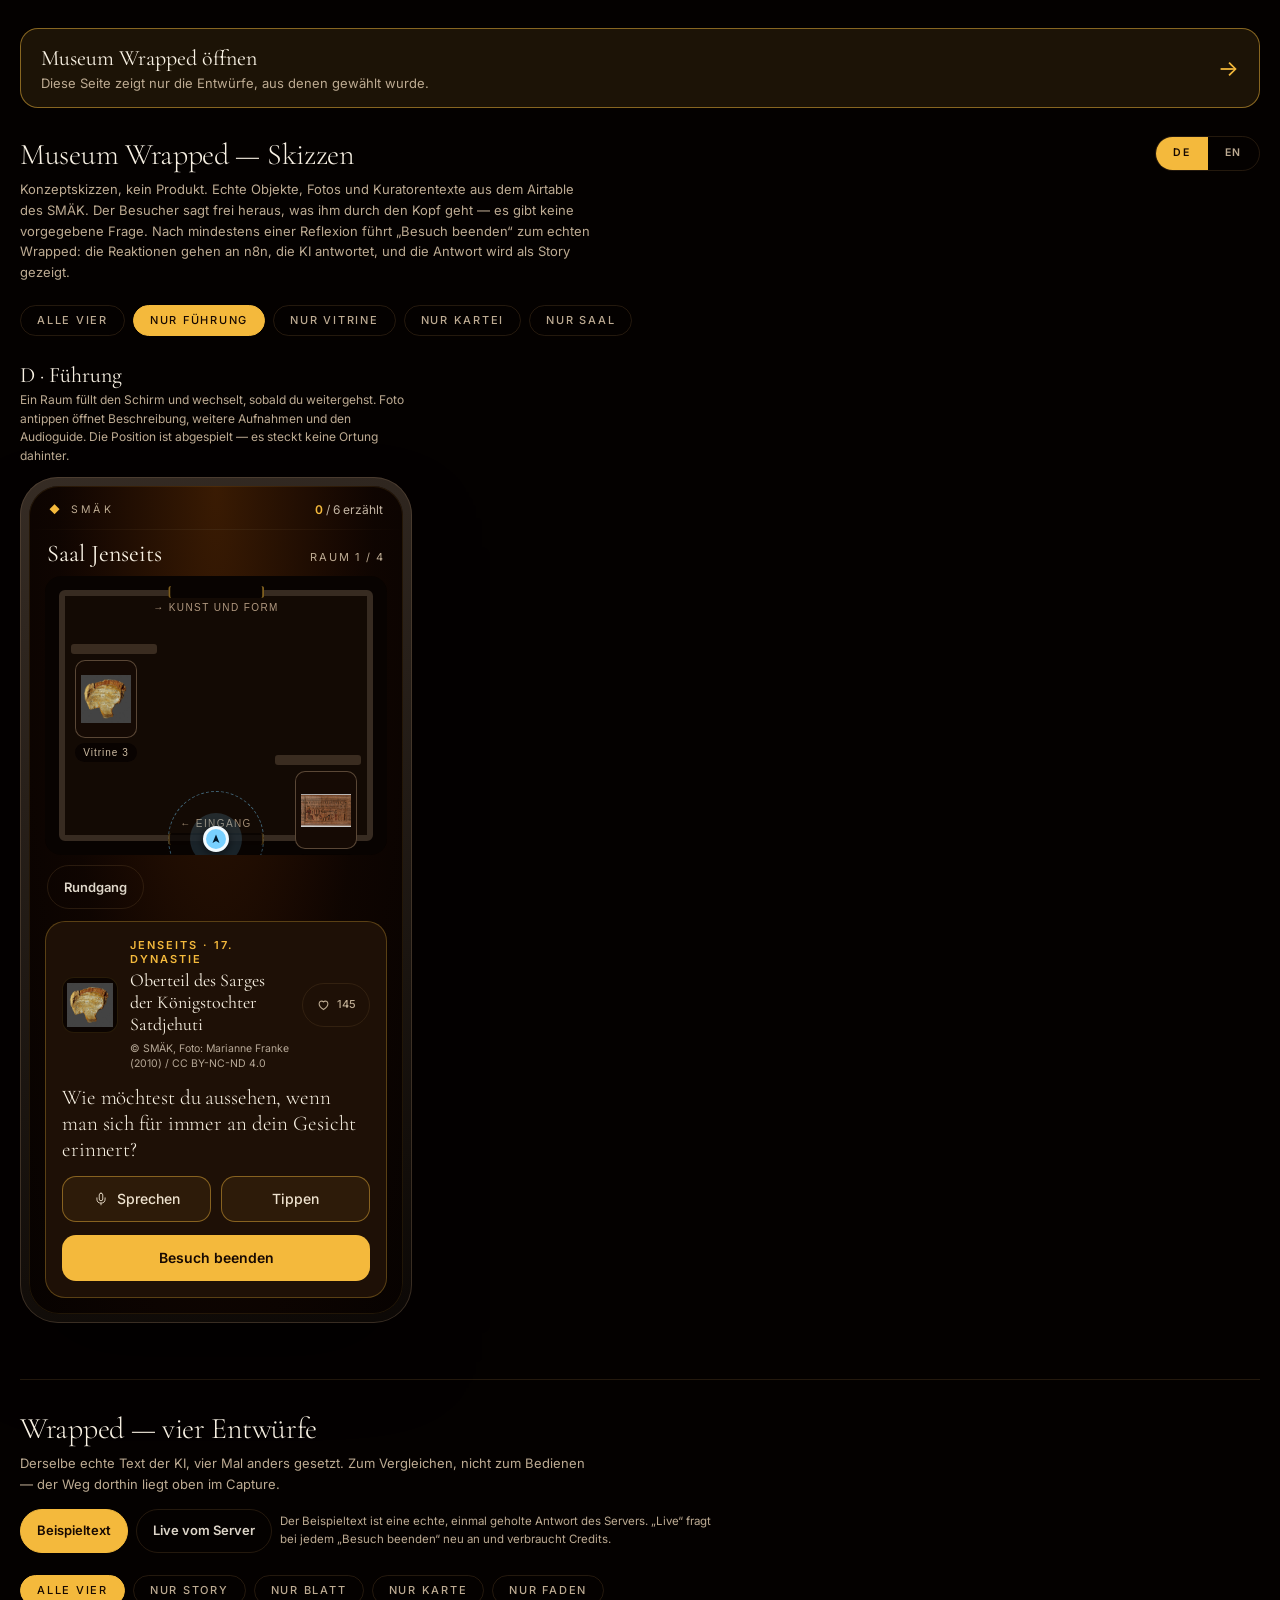
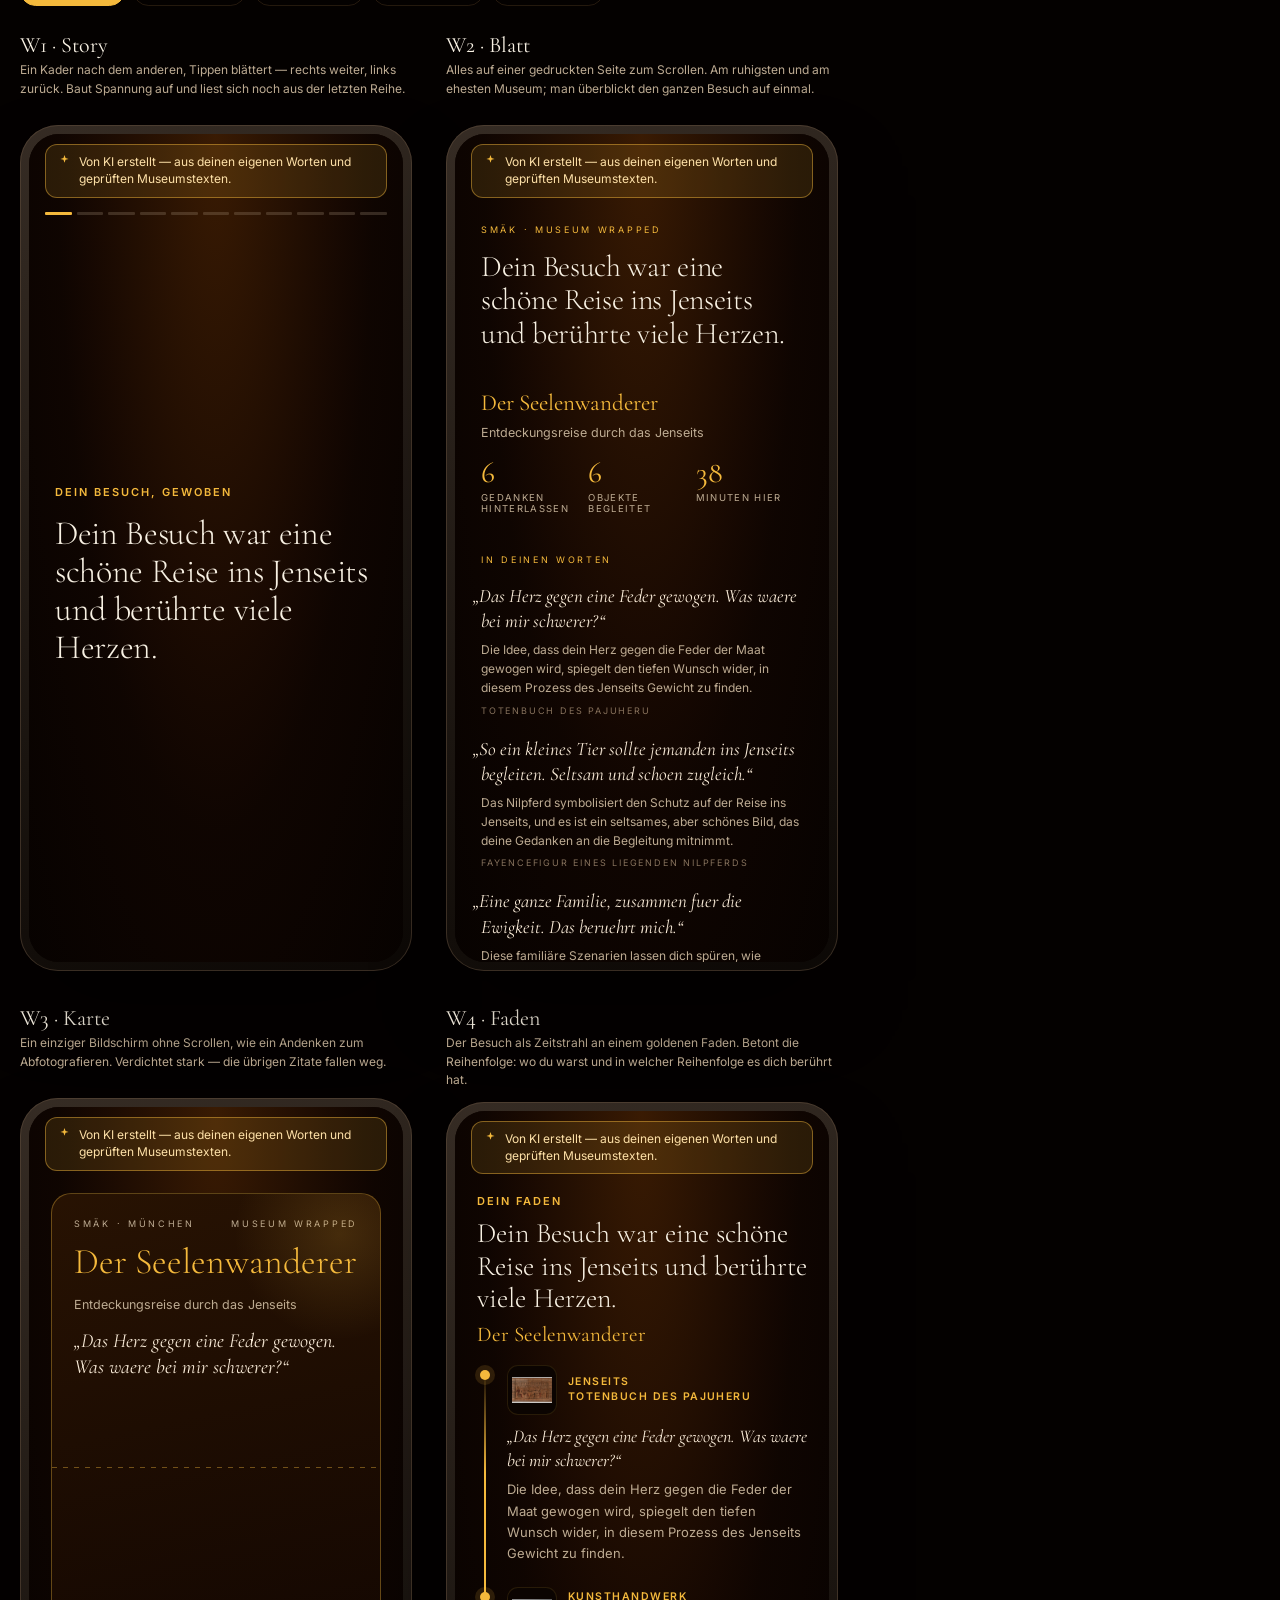
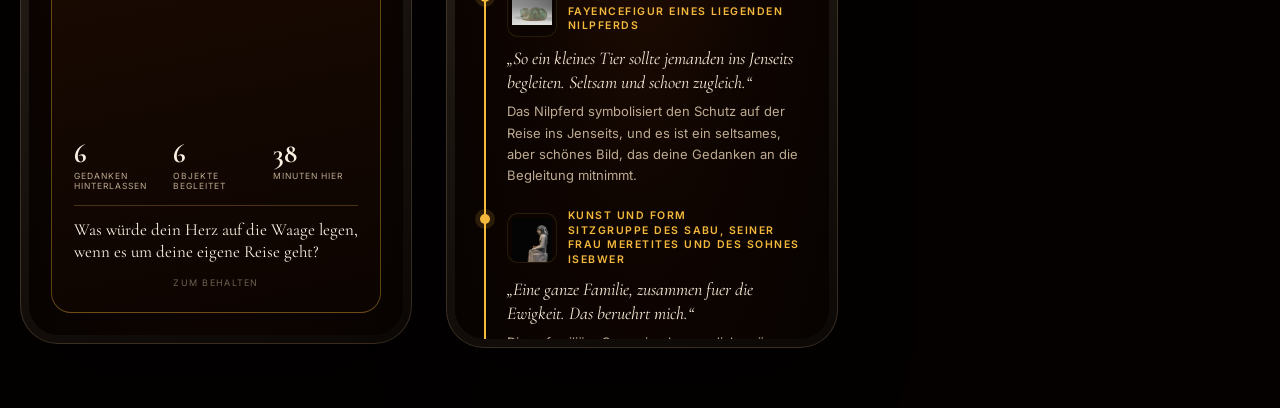
==== index.html @ 14db82d3 "Den Besuch mitnehmen: QR-Code, Mail, und ein Blatt zum Behalten Der Rückblick lässt sich jetzt mitne" ====
<!doctype html>
<html lang="de">
<head>
<meta charset="utf-8" />
<meta name="viewport" content="width=device-width, initial-scale=1" />
<title>Museum Wrapped — Capture</title>
<link rel="preconnect" href="https://fonts.googleapis.com" />
<link rel="preconnect" href="https://fonts.gstatic.com" crossorigin />
<link href="https://fonts.googleapis.com/css2?family=Cormorant+Garamond:ital,wght@0,300;0,400;0,500;0,600;1,300;1,400&family=Inter:wght@400;500;600&display=swap" rel="stylesheet" />
<link rel="stylesheet" href="assets/museum.css?v=3h3" />
</head>
<body>
<div class="lab">
  <a class="tolive" href="app.html">
    <span class="tolivetext"><b>Museum Wrapped öffnen</b>
      <em>Diese Seite zeigt nur die Entwürfe, aus denen gewählt wurde.</em></span>
    <span class="tolivearrow">→</span>
  </a>
  <div class="labtop">
    <div><h1 id="labTitle"></h1><p id="labIntro"></p></div>
    <div class="langsw" id="langsw">
      <button data-lang="de" aria-pressed="true">DE</button>
      <button data-lang="en" aria-pressed="false">EN</button>
    </div>
  </div>
  <div class="tabs" id="tabs"></div>
  <div class="rack" id="rack"></div>

  <section class="wrapsec">
    <h1 id="wsecTitle"></h1>
    <p id="wsecIntro"></p>
    <div class="srcsw" id="srcsw">
      <button class="chip on" data-src="sample"></button>
      <button class="chip" data-src="live"></button>
      <span class="srcnote" id="srcNote"></span>
    </div>
    <div class="tabs" id="wtabs"></div>
    <div class="rack" id="wrack"></div>
  </section>
</div>

<script src="assets/qr.js?v=3h3"></script>
<script src="assets/museum.js?v=3h3"></script>
</body>
</html>
---- assets/museum.css ----
:root{
    --fg:oklch(0.96 0.02 85);
    --muted:oklch(0.75 0.04 75);
    --gold:oklch(0.82 0.15 82);
    --gold-soft:oklch(0.86 0.13 84);
    --line:oklch(0.35 0.05 65 / 45%);
    --panel:oklch(0.19 0.03 57);
    --panel-2:oklch(0.22 0.03 57);
    --plan-bg:oklch(0.105 0.018 55);
    --plan-floor:oklch(0.155 0.022 57);
    --plan-wall:oklch(0.30 0.025 60);
    --you:oklch(0.82 0.11 235);
    --you-ring:oklch(0.98 0.01 235);
    --rec:oklch(0.62 0.21 35);
    --rec-icon:oklch(0.82 0.16 40);
    --like:oklch(0.80 0.16 25);
    --display:"Cormorant Garamond",Georgia,serif;
    --body:"Inter",system-ui,sans-serif;
    --night:radial-gradient(ellipse at top,oklch(0.26 0.06 55) 0%,oklch(0.13 0.025 55) 60%,oklch(0.10 0.02 55) 100%);
  }
  *{box-sizing:border-box;margin:0;padding:0}
  body{background:oklch(0.08 0.015 55);color:var(--fg);font-family:var(--body);min-height:100vh;padding:28px 20px 60px}

  /* ---------- Werkbank ---------- */
  .lab{max-width:1420px;margin:0 auto}
  .labtop{display:flex;align-items:flex-start;gap:20px;flex-wrap:wrap}
  .lab h1{font-family:var(--display);font-weight:300;font-size:30px;letter-spacing:-0.01em}
  .lab p{color:var(--muted);font-size:13px;margin-top:6px;max-width:72ch;line-height:1.6}
  .langsw{margin-left:auto;display:flex;border:1px solid var(--line);border-radius:999px;overflow:hidden;flex:0 0 auto}
  .langsw button{font:600 10.5px/1 var(--body);letter-spacing:.16em;color:var(--muted);background:transparent;
    border:none;padding:11px 17px;cursor:pointer;transition:.18s}
  .langsw button:hover{color:var(--fg)}
  .langsw button[aria-pressed="true"]{background:var(--gold);color:oklch(0.16 0.03 55)}
  .tabs{display:flex;gap:8px;margin:22px 0 26px;flex-wrap:wrap}
  .tabs button{font:500 11px/1 var(--body);letter-spacing:.16em;text-transform:uppercase;color:var(--muted);
    background:transparent;border:1px solid var(--line);border-radius:999px;padding:9px 16px;cursor:pointer;transition:.18s}
  .tabs button:hover{color:var(--fg);border-color:oklch(0.82 0.15 82 / 45%)}
  .tabs button[aria-pressed="true"]{color:oklch(0.16 0.03 55);background:var(--gold);border-color:var(--gold)}
  .rack{display:flex;gap:34px;align-items:flex-start;flex-wrap:wrap}
  .slot{width:392px}
  .slot.hidden{display:none}
  .slot > figcaption{margin-bottom:12px}
  .slot .name{font-family:var(--display);font-size:22px;font-weight:400}
  .slot .why{color:var(--muted);font-size:12px;line-height:1.55;margin-top:3px;min-height:52px}

  /* ---------- Gerät ---------- */
  .device{position:relative;width:392px;height:846px;border-radius:38px;padding:9px;
    background:linear-gradient(160deg,oklch(0.30 0.02 60),oklch(0.14 0.01 60));
    box-shadow:0 40px 90px -30px oklch(0 0 0/.85), 0 0 0 1px oklch(0.45 0.04 65/.5) inset}
  .screen{position:relative;width:100%;height:100%;border-radius:30px;overflow:hidden;background:var(--night);
    display:flex;flex-direction:column;isolation:isolate}
  .screen::after{content:"";position:absolute;inset:0;pointer-events:none;border-radius:30px;
    box-shadow:0 0 0 1px oklch(0.82 0.15 82/.10) inset}

  /* ---------- gemeinsam ---------- */
  .topbar{display:flex;align-items:center;justify-content:space-between;padding:16px 20px 12px;flex:0 0 auto}
  .brand{display:flex;align-items:center;gap:8px;font-size:10.5px;letter-spacing:.3em;text-transform:uppercase;color:var(--muted)}
  .brand i{color:var(--gold);font-style:normal}
  .count{font-size:12px;color:oklch(0.78 0.03 75)}
  .count b{color:var(--gold);font-weight:600}
  .topright{display:flex;align-items:center;gap:12px}
  .hair{height:1px;background:linear-gradient(90deg,transparent,var(--line),transparent);flex:0 0 auto}
  .eyebrow{font-size:11px;font-weight:600;letter-spacing:.18em;text-transform:uppercase;color:var(--gold)}
  .frage{font-family:var(--display);font-weight:300;line-height:1.2;letter-spacing:-0.005em}

  .mic{position:relative;width:74px;height:74px;border-radius:50%;display:grid;place-items:center;cursor:pointer;
    background:oklch(0.82 0.15 82/.07);border:1px solid oklch(0.82 0.15 82/.45);color:var(--gold);transition:.2s}
  .mic:hover{background:oklch(0.82 0.15 82/.14)}
  .mic.rec{background:oklch(0.62 0.21 35/.16);border-color:oklch(0.62 0.21 35/.7);color:oklch(0.80 0.16 40)}
  .mic.rec::before,.mic.rec::after{content:"";position:absolute;inset:-2px;border-radius:50%;
    border:1px solid oklch(0.62 0.21 35/.55);animation:ring 2.1s ease-out infinite}
  .mic.rec::after{animation-delay:1.05s}
  @keyframes ring{0%{transform:scale(1);opacity:.85}100%{transform:scale(1.55);opacity:0}}
  .mic.done{background:oklch(0.82 0.15 82/.16);border-color:var(--gold)}
  .hint{font-size:12px;color:oklch(0.78 0.03 75);text-align:center;min-height:15px}
  .live{font-family:var(--display);font-style:italic;font-size:15px;line-height:1.35;color:oklch(0.88 0.06 60);
    text-align:center;min-height:20px}
  .typed{width:100%;background:oklch(0.22 0.04 55/.6);border:1px solid var(--line);border-radius:14px;color:var(--fg);
    font:400 13px/1.5 var(--body);padding:11px 13px;resize:none;outline:none}
  .typed:focus{border-color:oklch(0.82 0.15 82/.5)}
  .linkish{background:none;border:none;color:var(--muted);font:500 10.5px/1 var(--body);letter-spacing:.14em;
    text-transform:uppercase;cursor:pointer;padding:6px;text-decoration:underline;text-underline-offset:4px}
  .linkish:hover{color:var(--gold)}
  .finish{width:100%;display:flex;align-items:center;justify-content:center;gap:8px;border-radius:999px;cursor:pointer;
    font:500 11px/1 var(--body);letter-spacing:.2em;text-transform:uppercase;padding:14px;
    background:var(--gold);color:oklch(0.16 0.03 55);border:none;transition:.2s}
  .finish:disabled{background:transparent;color:oklch(0.55 0.03 65);border:1px solid var(--line);cursor:not-allowed}
  .saved{display:flex;gap:9px;align-items:flex-start;border-left:2px solid var(--gold);padding-left:11px;text-align:left}
  .saved p{font-family:var(--display);font-style:italic;font-size:15px;line-height:1.4;color:oklch(0.92 0.04 70)}
  .kthumb{width:78px;height:78px;border-radius:11px;flex:0 0 auto;overflow:hidden;background:oklch(0.14 0.02 55);
    display:grid;place-items:center;border:1px solid oklch(0.82 0.15 82/.12)}
  .kthumb img{width:100%;height:100%;object-fit:contain;padding:4px}
  .vtitle{font-family:var(--display);font-size:20px;font-weight:400;line-height:1.22;margin:2px 0 12px}

  .sheet{position:absolute;inset:0;z-index:5;display:flex;flex-direction:column;justify-content:flex-end;
    background:oklch(0.06 0.01 55/.62);backdrop-filter:blur(3px);opacity:0;pointer-events:none;transition:.24s}
  .sheet.open{opacity:1;pointer-events:auto}
  .sheetbody{background:linear-gradient(180deg,oklch(0.20 0.038 57),oklch(0.12 0.02 55));border-top:1px solid oklch(0.82 0.15 82/.28);
    border-radius:26px 26px 30px 30px;padding:12px 22px 24px;display:flex;flex-direction:column;gap:12px;
    transform:translateY(14px);transition:.24s}
  .sheet.open .sheetbody{transform:none}
  .grab{width:38px;height:3px;border-radius:2px;background:oklch(0.70 0.04 70/.35);margin:0 auto 4px}
  .sheethero{display:flex;gap:13px;align-items:center}
  .sheethero .kthumb{width:64px;height:64px}
  .sfrage{font-size:23px}

  /* ---------- A. Vitrine ---------- */
  .vitrine{flex:1;display:flex;flex-direction:column;padding:0 22px 18px;min-height:0}
  .case{position:relative;flex:1 1 auto;min-height:0;border-radius:16px;margin-bottom:16px;overflow:hidden;
    background:linear-gradient(180deg,oklch(0.19 0.035 58),oklch(0.12 0.02 55));
    border:1px solid oklch(0.82 0.15 82/.14);display:grid;place-items:center}
  .case::before{content:"";position:absolute;left:50%;top:-32%;width:150%;height:80%;transform:translateX(-50%);
    background:radial-gradient(ellipse at center,oklch(0.85 0.08 75/.16),transparent 62%);pointer-events:none}
  .case img{width:100%;height:100%;object-fit:contain;padding:7%;filter:drop-shadow(0 22px 34px oklch(0 0 0/.75))}
  .case .plaque{position:absolute;left:14px;bottom:12px;right:14px;display:flex;justify-content:space-between;gap:10px}
  .case .plaque span{font-size:9px;letter-spacing:.22em;text-transform:uppercase;color:oklch(0.78 0.05 70/.75)}
  .vfrage{font-size:26px;margin-bottom:auto}
  .vfoot{display:flex;flex-direction:column;align-items:center;gap:9px;padding-top:14px}
  .dots{display:flex;gap:7px;justify-content:center;padding:12px 0 2px}
  .dots button{width:7px;height:7px;border-radius:50%;border:1px solid oklch(0.70 0.04 70/.5);background:transparent;
    cursor:pointer;padding:0;transition:.2s}
  .dots button.on{background:var(--gold);border-color:var(--gold);transform:scale(1.35)}
  .dots button.has{background:oklch(0.82 0.15 82/.45);border-color:oklch(0.82 0.15 82/.6)}
  .nav{position:absolute;top:50%;transform:translateY(-50%);width:34px;height:34px;border-radius:50%;display:grid;
    place-items:center;background:oklch(0.10 0.02 55/.55);border:1px solid var(--line);color:var(--muted);cursor:pointer}
  .nav:hover{color:var(--gold);border-color:oklch(0.82 0.15 82/.5)}
  .nav.l{left:8px} .nav.r{right:8px}

  /* ---------- B. Kartei ---------- */
  .kartei{flex:1;overflow-y:auto;padding:6px 18px 96px;display:flex;flex-direction:column;gap:11px}
  .kartei::-webkit-scrollbar{width:0}
  .khead{font-family:var(--display);font-size:25px;font-weight:300;line-height:1.15;margin:8px 2px 4px}
  .ksub{color:var(--muted);font-size:11.5px;line-height:1.5;margin:0 2px 10px}
  .kcard{display:flex;gap:13px;align-items:stretch;text-align:left;cursor:pointer;padding:10px;border-radius:16px;
    background:oklch(0.22 0.04 55/.45);border:1px solid var(--line);transition:.18s;color:inherit;font:inherit}
  .kcard:hover{border-color:oklch(0.82 0.15 82/.4)}
  .kcard.has{border-color:oklch(0.82 0.15 82/.45);background:oklch(0.82 0.15 82/.06)}
  .kbody{flex:1;min-width:0;display:flex;flex-direction:column;justify-content:center;gap:5px}
  .kbody h3{font-family:var(--display);font-size:16.5px;font-weight:400;line-height:1.22}
  .kstate{display:inline-flex;align-items:center;gap:5px;font-size:9.5px;letter-spacing:.16em;text-transform:uppercase;color:var(--muted)}
  .kcard.has .kstate{color:var(--gold)}
  .kbar{position:absolute;left:0;right:0;bottom:0;padding:14px 18px 18px;display:flex;flex-direction:column;gap:10px;
    background:linear-gradient(180deg,transparent,oklch(0.10 0.02 55) 34%)}

  /* ---------- C. Saal ---------- */
  .saal{flex:1;display:flex;flex-direction:column;padding:4px 18px 18px;min-height:0}
  .plan{position:relative;flex:1 1 auto;min-height:0;border-radius:18px;border:1px solid var(--line);overflow:hidden;
    background:
      repeating-linear-gradient(0deg,oklch(0.82 0.15 82/.045) 0 1px,transparent 1px 34px),
      repeating-linear-gradient(90deg,oklch(0.82 0.15 82/.045) 0 1px,transparent 1px 34px),
      linear-gradient(165deg,oklch(0.17 0.03 58),oklch(0.11 0.018 55))}
  .room{position:absolute;border:1px solid oklch(0.82 0.15 82/.22);border-radius:10px;background:oklch(0.82 0.15 82/.035)}
  .room span{position:absolute;left:9px;top:7px;font-size:8.5px;letter-spacing:.2em;text-transform:uppercase;
    color:oklch(0.78 0.05 70/.6);white-space:nowrap}
  .pin{position:absolute;width:34px;height:34px;transform:translate(-50%,-50%);border-radius:50%;cursor:pointer;
    display:grid;place-items:center;background:oklch(0.10 0.02 55/.85);border:1.5px solid oklch(0.70 0.10 75/.55);
    color:oklch(0.80 0.06 70);transition:.18s;padding:0;font:600 10px/1 var(--body)}
  .pin.on{border-color:var(--gold);color:var(--gold);box-shadow:0 0 0 5px oklch(0.82 0.15 82/.10)}
  .pin.has{background:var(--gold);border-color:var(--gold);color:oklch(0.16 0.03 55)}
  .planfoot{display:flex;justify-content:space-between;align-items:center;padding:10px 2px 12px}
  .legend{display:flex;gap:12px;font-size:9px;letter-spacing:.14em;text-transform:uppercase;color:var(--muted)}
  .legend i{display:inline-block;width:8px;height:8px;border-radius:50%;margin-right:5px;vertical-align:middle}
  .detail{border-radius:18px;border:1px solid oklch(0.82 0.15 82/.22);background:oklch(0.20 0.038 57/.85);
    padding:15px 16px 17px;display:flex;flex-direction:column;gap:11px}
  .detail .row{display:flex;gap:12px;align-items:center}
  .detail .kthumb{width:58px;height:58px}
  .dfrage{font-size:19px}

  /* ---------- D. Führung: Saalplan wie auf Papier ---------- */
  .fuehrung{flex:1;display:flex;flex-direction:column;min-height:0}

  .planwrap{flex:1;min-height:0;display:flex;flex-direction:column;padding:12px 16px 0}
  .roomhead{display:flex;align-items:baseline;gap:10px;padding:0 2px 10px;flex:0 0 auto}
  .roomhead .rn{font-family:var(--display);font-size:24px;font-weight:400;line-height:1;flex:1}
  .roomhead .rc{font-size:11px;letter-spacing:.16em;text-transform:uppercase;color:var(--muted)}

  .rstage{position:relative;flex:1 1 auto;min-height:0;border-radius:16px;overflow:hidden;
    background:var(--plan-bg);padding:14px}
  .rstage.fresh{animation:roomin .42s ease}
  @keyframes roomin{from{opacity:0;transform:scale(.985)}to{opacity:1;transform:none}}
  .walls{position:absolute;inset:14px;border:6px solid var(--plan-wall);border-radius:6px;background:var(--plan-floor)}

  /* Proeben in den Waenden, mit dem Namen des Nachbarsaals */
  .door{position:absolute;left:50%;transform:translateX(-50%);display:flex;flex-direction:column;
    align-items:center;gap:4px;z-index:3;background:none;border:none;cursor:pointer;
    padding:8px 14px;border-radius:12px;transition:.18s;min-height:44px;min-width:124px}
  .door:not(.shut):hover{background:oklch(0.82 0.15 82/.08)}
  .door:not(.shut):active{background:oklch(0.82 0.15 82/.14)}
  .door:not(.shut):hover span{color:oklch(0.90 0.06 82)}
  .door.shut{cursor:default;opacity:.75}
  .door.top{top:2px} .door.bot{bottom:2px;flex-direction:column-reverse}
  .door i{display:block;width:96px;height:12px;border-radius:3px;background:var(--plan-bg);
    border-left:2px solid oklch(0.82 0.15 82/.5);border-right:2px solid oklch(0.82 0.15 82/.5)}
  .door.bot i{border-left-color:oklch(0.82 0.15 82/.3);border-right-color:oklch(0.82 0.15 82/.3)}
  .door span{font-size:10px;letter-spacing:.14em;text-transform:uppercase;
    color:oklch(0.78 0.05 70/.85);white-space:nowrap}
  .door.bot span{color:oklch(0.78 0.05 70/.6)}

  /* Vitrinen an der Wand: Balken plus Objektkarte darunter */
  .vbar{position:absolute;width:86px;height:10px;border-radius:3px;background:oklch(0.60 0.05 70/.3);z-index:2}
  .vbar.on{background:oklch(0.82 0.15 82/.25)}
  .rpin{position:absolute;display:flex;flex-direction:column;align-items:center;gap:5px;z-index:4;
    background:none;border:none;padding:0;cursor:pointer}
  .rpin .shot{width:62px;height:78px;border-radius:10px;overflow:hidden;background:oklch(0.16 0.025 57);
    border:1.5px solid oklch(0.60 0.05 70/.55);transition:.2s}
  .rpin .shot img{width:100%;height:100%;object-fit:contain;padding:5px;opacity:.85;transition:.2s}
  .rpin.near .shot{width:70px;height:88px;border:2px solid var(--gold);box-shadow:0 0 0 6px oklch(0.82 0.15 82/.14)}
  .rpin.near .shot img{opacity:1}
  .rpin.has .shot{border-color:var(--gold)}
  .rpin .cap{font-size:10px;letter-spacing:.1em;color:oklch(0.80 0.04 75);background:oklch(0.10 0.02 55/.8);
    padding:4px 8px;border-radius:999px;white-space:nowrap}
  .rpin.near .cap{font-weight:500;color:oklch(0.90 0.04 82)}
  .rtick{position:absolute;z-index:5;display:grid;place-items:center;width:20px;height:20px;border-radius:50%;
    background:var(--gold);color:oklch(0.16 0.03 55);pointer-events:none}

  /* Wo du stehst und wohin du schaust */
  .range{position:absolute;width:96px;height:96px;transform:translate(-50%,-50%);border-radius:50%;
    border:1px dashed oklch(0.82 0.11 235/.45);z-index:2;transition:left .14s linear,top .14s linear}
  .me{position:absolute;transform:translate(-50%,-50%);z-index:5;display:grid;place-items:center;
    transition:left .14s linear,top .14s linear}
  .me::before{content:"";position:absolute;width:52px;height:52px;border-radius:50%;
    background:oklch(0.82 0.11 235/.16);animation:pulse 2.4s ease-out infinite}
  @keyframes pulse{0%{transform:scale(.6);opacity:.9}100%{transform:scale(2.1);opacity:0}}
  .me i{position:relative;width:26px;height:26px;border-radius:50%;background:var(--you);
    border:3px solid var(--you-ring);box-shadow:0 2px 10px oklch(0 0 0/.6);display:grid;place-items:center;
    color:oklch(0.20 0.06 235)}
  .melabel{position:absolute;transform:translateX(-50%);z-index:5;font-size:11px;font-weight:600;
    letter-spacing:.1em;color:oklch(0.90 0.05 235);white-space:nowrap;background:oklch(0.10 0.02 55/.85);
    padding:4px 9px;border-radius:999px;transition:left .14s linear,top .14s linear}

  .fbar{display:flex;align-items:center;gap:8px;padding:10px 2px 0;flex:0 0 auto}
  .chip{display:inline-flex;align-items:center;gap:7px;min-height:44px;border-radius:999px;
    border:1px solid var(--line);background:transparent;color:oklch(0.88 0.02 80);cursor:pointer;
    padding:0 16px;font:600 13px/1 var(--body);transition:.18s}
  .chip:hover{border-color:oklch(0.82 0.15 82/.45)}
  .chip.on{border-color:var(--you);background:var(--you);color:oklch(0.16 0.03 55)}
  .stub{font-size:11px;color:oklch(0.70 0.04 70/.75)}

  /* Aufnahmefeld: Objekt, Frage, Mikrofon und der Abschluss in einem Block */
  .detail{flex:0 0 auto;margin:12px 16px 16px;border-radius:20px;border:1px solid oklch(0.82 0.15 82/.28);
    background:var(--panel);padding:16px;display:flex;flex-direction:column;gap:13px}
  .detail .row{display:flex;gap:12px;align-items:center}
  .dfrage{font-family:var(--display);font-weight:300;font-size:21px;line-height:1.25}
  .recbox{display:flex;align-items:center;gap:12px;padding:10px 12px;border-radius:16px;
    background:oklch(0.62 0.21 35/.10);border:1px solid oklch(0.62 0.21 35/.5)}
  .recbox .live{font-family:var(--display);font-style:italic;font-size:16px;line-height:1.35;
    color:oklch(0.92 0.04 70);text-align:left;min-height:0}
  .recbox .hint{font-size:12px;color:oklch(0.78 0.03 75);text-align:left;margin-top:4px}
  .actions{display:flex;gap:10px}
  .btn{flex:1;min-height:46px;border-radius:14px;cursor:pointer;font:500 14px/1 var(--body);
    background:transparent;border:1px solid var(--line);color:oklch(0.88 0.02 80)}
  .btn.gold{border:none;background:var(--gold);color:oklch(0.16 0.03 55);font-weight:600}
  .btn.gold:disabled{background:transparent;border:1px solid var(--line);color:oklch(0.55 0.03 65);cursor:not-allowed}

  .tapphoto{position:relative;flex:0 0 auto;padding:0;border:none;background:none;cursor:pointer;border-radius:11px}
  .tapphoto .kthumb{width:58px;height:58px}
  .tapphoto .more{position:absolute;right:-4px;bottom:-4px;width:20px;height:20px;border-radius:50%;
    display:grid;place-items:center;background:var(--gold);color:oklch(0.16 0.03 55);font:600 11px/1 var(--body)}
  .strip{display:flex;gap:8px;overflow-x:auto}
  .strip::-webkit-scrollbar{height:0}
  .strip button{flex:0 0 auto;width:56px;height:56px;border-radius:10px;overflow:hidden;padding:0;cursor:pointer;
    border:1px solid var(--line);background:oklch(0.14 0.02 55)}
  .strip button.on{border-color:var(--gold)}
  .strip img{width:100%;height:100%;object-fit:contain;padding:3px}
  .bigshot{width:100%;height:190px;flex:0 0 auto;border-radius:14px;overflow:hidden;
    background:oklch(0.13 0.02 55);border:1px solid oklch(0.82 0.15 82/.14)}
  .bigshot img{width:100%;height:100%;object-fit:contain;padding:6px}
  .beschreibung{font-size:12.5px;line-height:1.62;color:oklch(0.86 0.03 70);max-height:132px;overflow-y:auto}
  .beschreibung::-webkit-scrollbar{width:0}
  .audio{display:flex;align-items:center;gap:11px;border-radius:14px;padding:10px 13px;
    border:1px solid var(--line);background:oklch(0.22 0.04 55/.45)}
  .audio .play{width:34px;height:34px;border-radius:50%;flex:0 0 auto;display:grid;place-items:center;
    border:1px solid oklch(0.82 0.15 82/.45);background:oklch(0.82 0.15 82/.08);color:var(--gold)}
  .wave{flex:1;display:flex;align-items:center;gap:2px;height:22px}
  .wave i{flex:1;background:oklch(0.78 0.06 70/.35);border-radius:1px}
  .audio .len{font-size:10px;letter-spacing:.12em;color:var(--muted)}
  .stub{font-size:9px;letter-spacing:.18em;text-transform:uppercase;color:oklch(0.70 0.04 70/.6)}

  /* ---------- Wrapped (Stories) ---------- */
  .wrap{position:absolute;inset:0;z-index:9;display:flex;flex-direction:column;background:var(--night)}
  .wbars{display:flex;gap:4px;padding:14px 16px 8px;flex:0 0 auto}
  .wbars i{flex:1;height:2px;border-radius:1px;background:oklch(0.70 0.04 70/.25)}
  .wbars i.on{background:var(--gold)}
  .wframe{flex:1;min-height:0;display:flex;flex-direction:column;justify-content:center;gap:16px;
    padding:8px 26px 20px;text-align:left;animation:fadein .38s ease}
  @keyframes fadein{from{opacity:0;transform:translateY(8px)}to{opacity:1;transform:none}}
  .wbig{font-family:var(--display);font-weight:300;font-size:34px;line-height:1.12;letter-spacing:-0.01em}
  .wmid{font-family:var(--display);font-weight:300;font-size:26px;line-height:1.2}
  .wsub{color:var(--muted);font-size:13.5px;line-height:1.6}
  .wgold{color:var(--gold)}
  .wquote{font-family:var(--display);font-style:italic;font-size:25px;line-height:1.3;color:oklch(0.94 0.03 75)}
  .wecho{font-size:13px;line-height:1.6;color:var(--muted);border-left:2px solid oklch(0.82 0.15 82/.5);padding-left:13px}
  .wstats{display:flex;flex-direction:column;gap:2px}
  .wstat{display:flex;align-items:baseline;gap:12px;padding:11px 0;border-bottom:1px solid var(--line)}
  .wstat b{font-family:var(--display);font-weight:400;font-size:38px;color:var(--gold);min-width:66px}
  .wshot{width:100%;height:180px;border-radius:16px;overflow:hidden;background:oklch(0.13 0.02 55);
    border:1px solid oklch(0.82 0.15 82/.16);flex:0 0 auto}
  .wshot img{width:100%;height:100%;object-fit:contain;padding:8px}
  .wtap{position:absolute;top:44px;bottom:64px;width:38%;background:transparent;border:none;cursor:pointer;z-index:2}
  .wtap.l{left:0} .wtap.r{right:0;width:62%}
  .wfoot{flex:0 0 auto;padding:0 26px 20px;display:flex;align-items:center;gap:12px}
  .wfoot .linkish{padding-left:0}
  .wload{flex:1;display:flex;flex-direction:column;align-items:center;justify-content:center;gap:22px;padding:0 34px;text-align:center}
  .wloadring{width:74px;height:74px;border-radius:50%;border:1px solid oklch(0.82 0.15 82/.28);
    border-top-color:var(--gold);animation:spin 1.5s linear infinite}
  @keyframes spin{to{transform:rotate(360deg)}}
  .wloadtext{font-family:var(--display);font-size:21px;font-weight:300;line-height:1.3;min-height:56px}
  .wnote{font-size:10px;letter-spacing:.18em;text-transform:uppercase;color:oklch(0.70 0.04 70/.6)}

  /* ---------- W2 · Blatt (gedruckt) ---------- */
  .blatt{flex:1;min-height:0;overflow-y:auto;padding:26px 26px 34px;display:flex;flex-direction:column;gap:15px}
  .blatt::-webkit-scrollbar{width:0}
  .brule{height:1px;background:var(--line);margin:5px 0}
  .brule.gold{background:linear-gradient(90deg,var(--gold),transparent)}
  .blabel{font-size:9px;letter-spacing:.3em;text-transform:uppercase;color:var(--gold)}
  .bhead{font-family:var(--display);font-weight:300;font-size:31px;line-height:1.12;letter-spacing:-0.01em}
  .barch{font-family:var(--display);font-size:23px;color:var(--gold);line-height:1.15}
  .bsub{font-size:12.5px;line-height:1.6;color:var(--muted)}
  .bnums{display:flex;gap:0}
  .bnums div{flex:1;padding-right:10px}
  .bnums b{display:block;font-family:var(--display);font-weight:400;font-size:30px;color:var(--gold);line-height:1}
  .bnums span{font-size:9.5px;letter-spacing:.14em;text-transform:uppercase;color:var(--muted);display:block;margin-top:4px}
  .bq{font-family:var(--display);font-style:italic;font-size:19px;line-height:1.35;color:oklch(0.94 0.03 75);
    text-indent:-0.42em}
  .bq.big{font-size:24px;font-style:normal;text-indent:0}
  .becho{font-size:12px;line-height:1.6;color:var(--muted);margin-top:6px}
  .bmeta{font-size:9px;letter-spacing:.2em;text-transform:uppercase;color:oklch(0.72 0.05 70/.7);margin-top:7px}
  .bitem{padding:3px 0 2px}
  .bfoot{font-size:10.5px;line-height:1.6;color:oklch(0.70 0.04 70/.75);padding-top:4px}

  /* ---------- W3 · Karte (Andenken) ---------- */
  .karte{flex:1;display:flex;flex-direction:column;padding:22px;min-height:0}
  .kcard2{flex:1;min-height:0;border:1px solid oklch(0.82 0.15 82/.35);border-radius:20px;padding:24px 22px;
    display:flex;flex-direction:column;gap:14px;position:relative;overflow:hidden;
    background:linear-gradient(168deg,oklch(0.21 0.045 58),oklch(0.12 0.022 55))}
  .kcard2::before{content:"";position:absolute;left:0;right:0;top:38%;height:1px;
    background:repeating-linear-gradient(90deg,oklch(0.82 0.15 82/.4) 0 5px,transparent 5px 11px)}
  .kglow{position:absolute;right:-70px;top:-70px;width:220px;height:220px;border-radius:50%;
    background:radial-gradient(circle,oklch(0.82 0.15 82/.16),transparent 68%);pointer-events:none}
  .ktop{font-size:9px;letter-spacing:.3em;text-transform:uppercase;color:var(--muted);
    display:flex;justify-content:space-between}
  .karch{font-family:var(--display);font-weight:300;font-size:36px;line-height:1.06;color:var(--gold)}
  .ksub2{font-size:12.5px;line-height:1.55;color:var(--muted)}
  .knums{display:flex;gap:14px;margin-top:auto}
  .knums div{flex:1}
  .knums b{display:block;font-family:var(--display);font-size:27px;color:var(--fg);line-height:1}
  .knums span{font-size:8.5px;letter-spacing:.12em;text-transform:uppercase;color:var(--muted);display:block;margin-top:4px}
  .khero{font-family:var(--display);font-style:italic;font-size:20px;line-height:1.32;color:oklch(0.94 0.03 75)}
  .kq2{font-family:var(--display);font-size:17px;line-height:1.3;border-top:1px solid oklch(0.82 0.15 82/.25);padding-top:13px}
  .kfoot2{font-size:9px;letter-spacing:.14em;text-transform:uppercase;color:oklch(0.70 0.04 70/.6);text-align:center}

  /* ---------- W4 · Faden (Zeitstrahl) ---------- */
  .faden{flex:1;min-height:0;overflow-y:auto;padding:20px 22px 30px}
  .faden::-webkit-scrollbar{width:0}
  .fhead{margin-bottom:18px}
  .fhead .h{font-family:var(--display);font-weight:300;font-size:25px;line-height:1.15}
  .fhead .a{font-family:var(--display);font-size:18px;color:var(--gold);margin-top:8px}
  .thread{position:relative;padding-left:30px}
  .thread::before{content:"";position:absolute;left:7px;top:6px;bottom:6px;width:1px;
    background:linear-gradient(180deg,transparent,var(--gold) 8%,var(--gold) 92%,transparent)}
  .node{position:relative;padding:0 0 22px}
  .node::before{content:"";position:absolute;left:-27px;top:5px;width:9px;height:9px;border-radius:50%;
    background:var(--gold);box-shadow:0 0 0 4px oklch(0.82 0.15 82/.14)}
  .node .nt{display:flex;gap:11px;align-items:center;margin-bottom:9px}
  .node .nt .kthumb{width:46px;height:46px;border-radius:9px}
  .node .nm{font-size:9px;letter-spacing:.18em;text-transform:uppercase;color:oklch(0.74 0.05 70/.8);line-height:1.4}
  .node .nq{font-family:var(--display);font-style:italic;font-size:17px;line-height:1.34;color:oklch(0.94 0.03 75)}
  .node .ne{font-size:11.5px;line-height:1.6;color:var(--muted);margin-top:7px}
  .fend{border-top:1px solid var(--line);margin-top:6px;padding-top:18px;display:flex;flex-direction:column;gap:13px}
  .fend .fq{font-family:var(--display);font-size:21px;line-height:1.25}

  /* ---------- Galerie der Wrapped-Entwürfe ---------- */
  .wrapsec{margin-top:56px;border-top:1px solid var(--line);padding-top:30px}
  .srcsw{display:flex;gap:8px;align-items:center;flex-wrap:wrap;margin:14px 0 4px}
  .srcsw .chip{background:transparent}
  .srcsw .chip.on{background:var(--gold);border-color:var(--gold);color:oklch(0.16 0.03 55)}
  .srcnote{font-size:11.5px;color:var(--muted);line-height:1.55;max-width:64ch}
  .wdev{position:relative;width:100%;height:100%;border-radius:30px;overflow:hidden;background:var(--night);
    display:flex;flex-direction:column}
  .wdev > .wrap{min-height:0}

/* ---------- Empfehlungen ---------- */
.reclist{display:flex;flex-direction:column;gap:11px}
.rec{display:flex;gap:11px;align-items:center;text-align:left}
.rec .kthumb{width:52px;height:52px;border-radius:10px;flex:0 0 auto}
.rectitle{font-family:var(--display);font-size:16px;line-height:1.2}
.recwhy{font-size:11.5px;line-height:1.5;color:var(--muted);margin-top:4px}
.missed{border:1px solid oklch(0.82 0.15 82/.28);border-radius:16px;padding:14px;
  background:oklch(0.82 0.15 82/.05)}

/* ---------- App-Modus: der Bildschirm ist das Gerät ---------- */
body.app{padding:0;background:var(--night);overflow:hidden}
body.app .screen{position:fixed;inset:0;width:100%;height:100%;border-radius:0}
body.app .screen::after{display:none}
body.app .wrap{border-radius:0}
.gear{width:34px;height:34px;border-radius:50%;display:grid;place-items:center;flex:0 0 auto;
  background:transparent;border:1px solid var(--line);color:oklch(0.78 0.03 75);cursor:pointer}
.gear:hover{color:var(--gold);border-color:oklch(0.82 0.15 82/.5)}
.setrow{display:flex;align-items:center;justify-content:space-between;gap:12px;padding:11px 0;
  border-bottom:1px solid var(--line)}
.setrow > span{font-size:12px;color:var(--muted)}
.seg{display:flex;border:1px solid var(--line);border-radius:999px;overflow:hidden;flex:0 0 auto}
.seg button{font:600 10px/1 var(--body);letter-spacing:.14em;color:var(--muted);background:transparent;
  border:none;padding:9px 14px;cursor:pointer}
.seg button.on{background:var(--gold);color:oklch(0.16 0.03 55)}
.diag{font:400 10.5px/1.6 ui-monospace,SFMono-Regular,Menlo,monospace;color:oklch(0.72 0.05 70/.75);
  white-space:pre-wrap;word-break:break-word}
.wrap[data-demo]::after{content:attr(data-demo);position:absolute;top:14px;right:14px;z-index:6;
  pointer-events:none;font:600 8.5px/1 var(--body);letter-spacing:.2em;text-transform:uppercase;
  color:oklch(0.16 0.03 55);background:oklch(0.82 0.15 82/.85);
  padding:6px 10px;border-radius:999px}

/* ---------- Merken ---------- */
.likebtn{display:inline-flex;align-items:center;gap:6px;flex:0 0 auto;cursor:pointer;
  border:1px solid var(--line);border-radius:999px;background:transparent;color:var(--muted);
  padding:7px 11px;font:500 11px/1 var(--body);transition:.18s}
.likebtn:hover{color:oklch(0.80 0.16 25);border-color:oklch(0.80 0.16 25/.5)}
.likebtn.on{color:oklch(0.80 0.16 25);border-color:oklch(0.80 0.16 25/.6);background:oklch(0.80 0.16 25/.10)}

/* Der Raum wird nur beim Raumwechsel eingeblendet — sonst blinkt er bei jedem Tipp */
.rstage{animation:none}
.rstage.fresh{animation:roomin .42s ease}

/* Bilder ganz zeigen statt beschneiden */
.kthumb{background:oklch(0.12 0.02 55)}
.bigshot{height:min(42vh,300px)}
.sheetbody{max-height:88vh;overflow-y:auto}
.sheetbody::-webkit-scrollbar{width:0}

/* Einstellungen: benannte Optionspaare statt winziger Segmente */
.setrow{display:flex;flex-direction:column;align-items:stretch;gap:9px;padding:12px 0;border-bottom:1px solid var(--line)}
.setrow > span{font-size:14px;color:oklch(0.88 0.02 80)}
.seg{display:flex;gap:9px;border:none;border-radius:0;overflow:visible}
.seg button{flex:1;min-height:48px;border-radius:14px;border:1px solid var(--line);background:transparent;
  color:oklch(0.88 0.02 80);font:500 14px/1 var(--body);letter-spacing:0;cursor:pointer}
.seg button.on{background:var(--gold);border-color:var(--gold);color:oklch(0.16 0.03 55);font-weight:600}
.sethint{font-size:12.5px;line-height:1.55;color:var(--muted);margin-top:-4px}

/* ==========================================================================
   Kurze Telefone. Safari lässt von 844 px nur rund 700 übrig; ohne diesen
   Abschnitt frisst das Aufnahmefeld den Saalplan auf und nichts ist mehr
   zu erkennen. Alles wird enger, aber kein Tippziel unter 44 px.
   ========================================================================== */
body.app .screen{padding-top:env(safe-area-inset-top);padding-bottom:env(safe-area-inset-bottom)}
.rstage{min-height:210px}
.fuehrung{overflow-y:auto}
.fuehrung::-webkit-scrollbar{width:0}

@media (max-height:820px){
  .topbar{padding:11px 18px 8px}
  .planwrap{padding:9px 14px 0}
  .roomhead{padding:0 2px 6px}
  .roomhead .rn{font-size:19px}
  .rstage{padding:10px}
  .walls{inset:10px;border-width:5px}
  .door{padding:5px 12px}
  .door.top{top:0} .door.bot{bottom:0}
  .door i{width:84px;height:10px}
  .rpin .shot{width:56px;height:70px}
  .rpin.near .shot{width:64px;height:80px}
  .rpin .cap{font-size:9.5px;padding:3px 7px}
  .vbar{width:74px;height:8px}
  .me::before{width:44px;height:44px}
  .range{width:82px;height:82px}

  .fbar{padding:6px 2px 0}
  .detail{margin:9px 14px 12px;padding:13px;gap:9px;border-radius:18px}
  .detail .row{gap:10px}
  .detail .row .kthumb{width:46px!important;height:46px!important}
  .detail .vtitle{font-size:16px!important;margin-top:3px!important}
  .dfrage{font-size:17px;line-height:1.28;max-height:3.9em;overflow:hidden}
  .recbox{padding:8px 10px;gap:10px}
  .recbox .live{font-size:15px}
  .detail .mic{width:46px!important;height:46px!important}
  .btn{min-height:44px;font-size:13.5px}
}

/* Sehr kurze Geräte: der Plan darf schrumpfen, aber die Karte bleibt lesbar */
@media (max-height:660px){
  .rstage{min-height:190px}
  .dfrage{font-size:16px;max-height:2.7em}
}

/* Tippziele, die noch zu klein waren */
.likebtn{min-height:44px;padding:0 13px}
.gear{position:relative}
.gear::after{content:"";position:absolute;inset:-5px}
.wfoot{flex-wrap:wrap;gap:10px}

/* Warum die Aufnahme nicht ging — statt stiller Wirkungslosigkeit */
.speecherr{display:flex;flex-direction:column;gap:5px;font-size:13px;line-height:1.55;
  color:oklch(0.90 0.05 40);background:oklch(0.62 0.21 35/.10);
  border:1px solid oklch(0.62 0.21 35/.45);border-radius:14px;padding:12px 13px}
.speecherr span{font:400 10.5px/1 ui-monospace,SFMono-Regular,Menlo,monospace;
  color:oklch(0.75 0.05 45/.8);letter-spacing:.06em}

/* ==========================================================================
   1 · Willkommen — erklärt die Idee, bevor der erste Saal kommt
   ========================================================================== */
.intro{flex:1;min-height:0;display:flex;flex-direction:column}
.introtop{flex:0 0 auto;display:flex;align-items:center;justify-content:space-between;padding:18px 20px 10px}
.langpills{display:flex;border:1px solid var(--line);border-radius:999px;overflow:hidden}
.langpills button{min-height:36px;padding:0 14px;font:600 12px/1 var(--body);
  background:transparent;color:oklch(0.80 0.03 76);border:none;cursor:pointer}
.langpills button.on{background:var(--gold);color:oklch(0.16 0.03 55)}
.introbody{flex:1;min-height:0;overflow-y:auto;display:flex;flex-direction:column;justify-content:center;
  gap:26px;padding:0 26px}
.introbody::-webkit-scrollbar{width:0}
.introeyebrow{font-size:11px;font-weight:600;letter-spacing:.28em;text-transform:uppercase;color:var(--gold)}
.introhead{font-family:var(--display);font-weight:300;font-size:36px;line-height:1.12;
  letter-spacing:-0.01em;margin-top:12px;text-wrap:pretty}
.steps{display:flex;flex-direction:column;gap:14px}
.step{display:flex;gap:14px;align-items:flex-start}
.stepnum{width:34px;height:34px;border-radius:50%;flex:0 0 auto;display:grid;place-items:center;
  background:oklch(0.82 0.15 82/.12);border:1px solid oklch(0.82 0.15 82/.4);
  color:var(--gold-soft);font:600 14px/1 var(--body)}
.steptitle{font-size:15px;font-weight:500;line-height:1.35}
.steptext{font-size:13.5px;line-height:1.6;color:oklch(0.78 0.03 75);margin-top:4px}
.privacy{display:flex;gap:11px;align-items:flex-start;padding:14px;border-radius:16px;
  background:var(--panel);border:1px solid var(--line);font-size:13px;line-height:1.6;
  color:oklch(0.84 0.02 78)}
.privacy > span{color:var(--you);flex:0 0 auto;margin-top:1px}
.introfoot{flex:0 0 auto;display:flex;flex-direction:column;gap:11px;padding:20px 26px 26px}
.btnbig{display:flex;align-items:center;justify-content:center;gap:9px;width:100%;min-height:58px;
  border-radius:16px;border:none;background:var(--gold);color:oklch(0.16 0.03 55);
  font:600 16px/1 var(--body);cursor:pointer}
.btnghost{width:100%;min-height:50px;border-radius:15px;background:transparent;border:1px solid var(--line);
  color:oklch(0.88 0.02 80);font:500 15px/1 var(--body);cursor:pointer}
.footnote{font-size:12px;color:oklch(0.70 0.04 70/.85);text-align:center}

@media (max-height:820px){
  .introtop{padding:12px 18px 6px}
  .introbody{gap:18px;padding:0 20px;justify-content:flex-start;padding-top:6px}
  .introhead{font-size:28px;margin-top:9px}
  .steps{gap:11px}
  .stepnum{width:30px;height:30px;font-size:13px}
  .steptitle{font-size:14px}
  .steptext{font-size:12.5px;margin-top:3px}
  .privacy{padding:11px;font-size:12.5px}
  .introfoot{padding:12px 20px 16px;gap:9px}
  .btnbig{min-height:52px;font-size:15px}
  .btnghost{min-height:46px;font-size:14px}
}

/* ==========================================================================
   3 · Deine Worte — bestätigen, bevor gespeichert wird
   ========================================================================== */
.heard{border-radius:18px;border:1px solid oklch(0.82 0.15 82/.4);background:oklch(0.82 0.15 82/.07);padding:16px}
.heardlabel{display:flex;align-items:center;gap:7px;font-size:11px;font-weight:600;letter-spacing:.16em;
  text-transform:uppercase;color:var(--gold)}
.heardlabel svg{width:14px;height:14px}
.heardquote{font-family:var(--display);font-style:italic;font-size:20px;line-height:1.4;
  color:oklch(0.95 0.03 78);margin-top:10px}
.heardmeta{font-size:12.5px;color:oklch(0.76 0.03 74);margin-top:9px}
.toldlabel{font-size:11px;font-weight:600;letter-spacing:.2em;text-transform:uppercase;color:var(--muted)}
.toldlist{display:flex;flex-direction:column;gap:8px;max-height:184px;overflow-y:auto}
.toldlist::-webkit-scrollbar{width:0}
.toldrow{display:flex;align-items:center;gap:11px;padding:11px 12px;border-radius:14px;
  background:var(--panel-2);border:1px solid var(--line)}
.toldquote{font-family:var(--display);font-style:italic;font-size:15.5px;line-height:1.35;
  color:oklch(0.93 0.03 76);overflow:hidden;display:-webkit-box;-webkit-line-clamp:2;-webkit-box-orient:vertical}
.toldtitle{font-size:12px;color:var(--muted);margin-top:4px;white-space:nowrap;overflow:hidden;text-overflow:ellipsis}
.toldredo{width:44px;height:44px;flex:0 0 auto;border-radius:12px;background:transparent;border:1px solid var(--line);
  color:var(--muted);cursor:pointer;display:grid;place-items:center}
.toldredo:hover{color:var(--gold);border-color:oklch(0.82 0.15 82/.5)}
.btnbig svg{width:16px;height:16px}
.btn svg{width:14px;height:14px;vertical-align:-2px;margin-right:5px}

/* ==========================================================================
   4-7 · Objektblatt, Ladezustand, Story und Faden — Feinschliff
   ========================================================================== */
.sheetbody{background:var(--panel);border-radius:26px 26px 30px 30px;padding:14px 20px 22px;gap:15px}
.bigshot{height:238px;border-radius:16px}
.strip button{width:58px;height:58px;border-radius:12px}
.strip button.on{border-width:2px;border-color:var(--gold)}
.beschreibung{font-size:14px;line-height:1.65;color:oklch(0.88 0.02 78);max-height:150px;scrollbar-width:none}
.audio{gap:12px;border-radius:16px;background:var(--panel-2);border:1px solid var(--line);padding:11px 13px}
.audio .play{width:44px;height:44px}
.audiotitle{font-size:13px;color:oklch(0.88 0.02 78);white-space:nowrap;overflow:hidden;text-overflow:ellipsis}
.audiolen{font-size:12px;color:var(--muted);margin-top:2px}
.wave{flex:0 0 96px;gap:3px}
.likerow{display:flex;align-items:center;gap:12px}
.likehint{font-size:12.5px;color:var(--muted)}

.wload{gap:18px}
.wloadring{width:84px;height:84px;border:2px solid oklch(0.82 0.15 82/.22);border-top-color:var(--gold)}
.wloadtext{font-family:var(--display);font-weight:300;font-size:26px;line-height:1.25;min-height:66px}
.wloadsub{font-size:13.5px;line-height:1.6;color:oklch(0.80 0.03 76)}
.wdots{display:flex;gap:8px}
.wdots i{width:7px;height:7px;border-radius:50%;background:oklch(0.70 0.04 70/.3);transition:.3s}
.wdots i.on{background:var(--gold)}
.wprivacy{position:absolute;left:26px;right:26px;bottom:22px;font-size:12px;line-height:1.55;
  color:oklch(0.72 0.04 70/.8);text-align:center}

.wbars{gap:5px}
.wbars i{height:3px}
.wstat{padding:16px 0;border-bottom:1px solid var(--line)}
.wstat b{font-family:var(--display);font-weight:400;font-size:52px;min-width:74px;color:var(--gold);line-height:1}
.wstat .wsub{font-size:15px;color:oklch(0.82 0.03 78)}
.taphint{display:flex;align-items:center;gap:6px;margin-left:auto;font-size:12px;color:oklch(0.72 0.04 70/.85)}
.taphint svg{width:12px;height:12px}

.faden{padding-bottom:88px}
.fhead .h{font-family:var(--display);font-weight:300;font-size:28px;line-height:1.15;margin-top:9px}
.fhead .a{font-family:var(--display);font-size:21px;color:var(--gold);margin-top:8px}
.thread::before{width:2px}
.node::before{width:10px;height:10px;left:-27px;box-shadow:0 0 0 5px oklch(0.82 0.15 82/.14)}
.node .nt .kthumb{width:50px;height:50px;border-radius:11px}
.node .nm{font-size:10.5px;font-weight:600;color:var(--gold);letter-spacing:.14em}
.node .nq{font-size:18px}
.node .ne{font-size:13px;line-height:1.65}
.fpanel{border-radius:18px;background:var(--panel);border:1px solid var(--line);padding:15px 16px}
.missed{border-radius:18px;padding:15px 16px}
.fbottom{position:absolute;left:0;right:0;bottom:0;z-index:6;display:flex;gap:10px;padding:12px 20px;
  padding-bottom:calc(12px + env(safe-area-inset-bottom));
  background:oklch(0.13 0.024 55);border-top:1px solid oklch(0.35 0.05 65/35%)}

@media (max-height:820px){
  .bigshot{height:190px}
  .beschreibung{max-height:112px;font-size:13.5px}
  .wloadring{width:66px;height:66px}
  .wloadtext{font-size:22px;min-height:56px}
  .wstat{padding:12px 0}
  .wstat b{font-size:42px;min-width:64px}
  .fhead .h{font-size:24px}
  .node .nq{font-size:16.5px}
}

/* ==========================================================================
   Rechtliches: Einwilligung, KI-Hinweis, Bildnachweise, Barrierefreiheit
   ========================================================================== */

/* 1 · Einwilligung */
.consent{border-radius:16px;background:var(--panel);border:1px solid var(--line);padding:15px}
.consenthead{display:flex;align-items:center;gap:9px;font-family:var(--display);font-size:20px;
  margin-bottom:9px}
.consenthead span{color:var(--you);display:grid;place-items:center}
.consent p{font-size:13px;line-height:1.6;color:oklch(0.86 0.02 78)}
.consent ul{margin:10px 0 0;padding-left:18px;display:flex;flex-direction:column;gap:6px}
.consent li{font-size:13px;line-height:1.55;color:oklch(0.84 0.02 78)}
.consent li::marker{color:var(--gold)}
.consent .voluntary{margin-top:11px;color:oklch(0.80 0.03 76)}
.rights{font-size:11.5px;line-height:1.55;color:oklch(0.76 0.03 74)}

/* 2 · KI-Hinweis, immer über dem erzeugten Inhalt */
.aibanner{position:relative;z-index:7;flex:0 0 auto;display:flex;align-items:center;gap:8px;
  margin:10px 16px 0;padding:9px 12px;border-radius:12px;
  background:oklch(0.82 0.15 82/.12);border:1px solid oklch(0.82 0.15 82/.45);
  color:oklch(0.92 0.08 84);font-size:12px;line-height:1.4}
.aibanner svg{flex:0 0 auto;color:var(--gold)}
.wtap{top:96px}

/* 3 · Textweg */
.chars{font-size:12px;color:oklch(0.78 0.03 75);text-align:right;margin-top:-4px}
.micwarn{font-size:12px;line-height:1.5;color:oklch(0.80 0.03 76)}
.wipe{margin-left:auto;background:none;border:1px solid var(--line);border-radius:999px;
  color:oklch(0.80 0.03 76);font:500 11.5px/1 var(--body);padding:0 13px;min-height:36px;cursor:pointer}
.wipe:hover{color:oklch(0.86 0.10 30);border-color:oklch(0.80 0.16 25/.55)}

/* 6 · Bildnachweis */
.credit{font-size:10.5px;line-height:1.45;color:oklch(0.74 0.03 74);margin-top:5px}

/* 4 · Kontrast: die drei Stellen, die an der Durchsichtigkeit gescheitert sind */
.door.bot span{color:oklch(0.80 0.05 70)}
.stub{color:oklch(0.78 0.03 75)}

/* 4 · Sichtbarer Fokus überall, Tastaturbedienung */
:focus-visible{outline:2px solid oklch(0.86 0.13 84);outline-offset:2px;border-radius:6px}
.wtap:focus-visible{outline-offset:-6px}

/* nur für Screenreader */
.srlive{position:absolute;width:1px;height:1px;margin:-1px;padding:0;overflow:hidden;
  clip:rect(0 0 0 0);white-space:nowrap;border:0}

/* 4 · Bewegung nur, wenn der Besucher sie will */
@media (prefers-reduced-motion:reduce){
  *,*::before,*::after{animation-duration:.001ms!important;animation-iteration-count:1!important;
    transition-duration:.001ms!important;scroll-behavior:auto!important}
  .me::before,.mic.rec::before,.mic.rec::after{display:none}
}

/* 6.3 · ND: die Museumsfotos bleiben unangetastet — kein Beschnitt, kein Schleier */
.rpin .shot img{opacity:1}
.rpin.near .shot img{opacity:1}

/* Sprechen und Tippen sind einander gleich — Gold bleibt dem Abschluss */
.btn.way{border-color:oklch(0.82 0.15 82/.45);color:oklch(0.92 0.03 80);background:oklch(0.82 0.15 82/.07)}
.btn.way:hover{background:oklch(0.82 0.15 82/.13)}

/* ==========================================================================
   Korrekturen vom Geraet
   ========================================================================== */

/* 2 · Die Leiste unten war weiss: Chrome faerbt die Systemleisten nach der
   Hintergrundfarbe des Dokuments, und ein Verlauf allein reicht ihm nicht. */
:root{color-scheme:dark}
html{background-color:oklch(0.10 0.02 55)}

/* 1 · Zentrierter Flex-Inhalt liess sich nach oben nicht scrollen, sobald er
   hoeher als der Schirm war — der Anfang blieb unerreichbar. Auto-Raender
   zentrieren, wenn Platz ist, und geben ihn frei, wenn keiner da ist. */
.introbody{justify-content:flex-start}
.introinner{margin:auto 0;display:flex;flex-direction:column;gap:26px;width:100%}
@media (max-height:820px){ .introinner{gap:18px} }

/* 3 · Die Beispiel-Marke sitzt jetzt in der Hinweiszeile statt darueber */
.wrap[data-demo]::after{content:none}
.aibanner{align-items:flex-start}
.aibanner > span:first-of-type{flex:1;min-width:0}
.demotag{flex:0 0 auto;align-self:center;font:600 8.5px/1 var(--body);letter-spacing:.18em;
  text-transform:uppercase;color:oklch(0.16 0.03 55);background:var(--gold);
  padding:5px 8px;border-radius:999px;white-space:nowrap}

/* 4 · "Tippen blättert" verschwand hinter der Gestenleiste */
.wfoot{padding-bottom:calc(20px + env(safe-area-inset-bottom));align-items:center}
.taphint{font-size:12.5px;color:oklch(0.82 0.03 78)}
.wtap{bottom:76px}

/* Pflichtangaben des Museums — erreichbar, nicht versteckt */
.legal{display:flex;flex-wrap:wrap;gap:14px;margin-top:10px}
.legal a{font-size:12.5px;color:oklch(0.84 0.03 78);text-decoration:underline;
  text-underline-offset:3px;min-height:44px;display:inline-flex;align-items:center}
.legal a:hover{color:var(--gold)}

/* „Neu" auf dem Willkommen-Schirm — es ist ein Zusatz zum Guide, kein Teil davon */
.neu{display:inline-block;vertical-align:2px;margin-right:9px;padding:4px 8px;border-radius:999px;
  background:var(--gold);color:oklch(0.16 0.03 55);font:600 10px/1 var(--body);letter-spacing:.16em}

/* Nachbarn im Kunstareal */
.nbbruecke{font-size:13.5px;line-height:1.6;color:oklch(0.86 0.02 78);margin-top:9px}
.nblist{display:flex;flex-direction:column;gap:11px;margin-top:12px}
.nb{padding:11px 12px;border-radius:14px;background:var(--panel-2);border:1px solid var(--line)}
.nbname{font-family:var(--display);font-size:17px;line-height:1.2}
.nbtext{font-size:12.5px;line-height:1.55;color:oklch(0.80 0.03 76);margin-top:4px}
.nbfoot{font-size:12px;line-height:1.5;color:oklch(0.76 0.03 74);margin-top:11px}
.nbfoot a{color:oklch(0.86 0.05 82);text-decoration:underline;text-underline-offset:3px}
.wframe .nblist{margin-top:14px}

/* Der nackte Projektlink zeigt die Werkbank — von hier muss man die App finden */
.tolive{display:flex;align-items:center;gap:16px;margin-bottom:28px;padding:16px 20px;
  border-radius:18px;text-decoration:none;background:oklch(0.82 0.15 82/.10);
  border:1px solid oklch(0.82 0.15 82/.5);transition:.18s}
.tolive:hover{background:oklch(0.82 0.15 82/.16)}
.tolivetext{flex:1;display:flex;flex-direction:column;gap:4px}
.tolivetext b{font-family:var(--display);font-size:22px;font-weight:400;color:var(--fg)}
.tolivetext em{font-style:normal;font-size:13px;color:var(--muted)}
.tolivearrow{font-size:22px;color:var(--gold);flex:0 0 auto}

/* ==========================================================================
   Versuchsfassung: der Saal von schräg oben (?raum=3d).
   Der Boden liegt flach und wird gekippt; alles Lesbare dreht sich um
   denselben Winkel zurück und steht damit aufrecht im Raum.
   ========================================================================== */
.rstage.dreid{background:none;border:none;padding:0;perspective:900px;perspective-origin:50% 22%}
.rstage.dreid .welt{position:absolute;left:50%;top:0;transform-style:preserve-3d;
  transform:translateX(-50%) translateY(70px) rotateX(62deg)}
.rstage.dreid .raum{position:relative;transform-style:preserve-3d;
  transition:transform .6s cubic-bezier(.22,.61,.36,1);
  background:
    repeating-linear-gradient(90deg, oklch(0.30 0.02 60/.38) 0 1px, transparent 1px 68px),
    repeating-linear-gradient(0deg,  oklch(0.30 0.02 60/.38) 0 1px, transparent 1px 68px),
    oklch(0.20 0.022 58);
  border-left:10px solid var(--plan-wall);border-right:10px solid var(--plan-wall);
  box-shadow:0 0 90px oklch(0 0 0/.7) inset}

.rstage.dreid .quer{position:absolute;left:-10px;right:-10px;height:12px;padding:0;cursor:pointer;
  background:var(--plan-wall);border:none;border-top:2px solid oklch(0.82 0.15 82/.5);
  border-bottom:2px solid oklch(0.82 0.15 82/.5)}
.rstage.dreid .quer.o{top:0} .rstage.dreid .quer.u{bottom:0}
.rstage.dreid .quer:disabled{cursor:default;opacity:.6}
.rstage.dreid .quer span{position:absolute;left:50%;transform-origin:center;
  transform:translateX(-50%) rotateX(-62deg);white-space:nowrap;
  font:600 10px/1 var(--body);letter-spacing:.14em;text-transform:uppercase;
  color:oklch(0.84 0.05 72);background:oklch(0.10 0.02 55/.85);padding:5px 9px;border-radius:999px}
.rstage.dreid .quer.o span{top:14px} .rstage.dreid .quer.u span{bottom:14px}

.rstage.dreid .vit{position:absolute;transform-style:preserve-3d;background:none;border:none;
  padding:0;cursor:pointer}
.rstage.dreid .platte{display:block;width:76px;height:28px;margin-left:-38px;border-radius:5px;
  background:linear-gradient(180deg, oklch(0.32 0.03 60), oklch(0.20 0.02 58));
  border:1px solid oklch(0.45 0.03 62/.7);box-shadow:0 12px 20px oklch(0 0 0/.5)}
.rstage.dreid .vit.near .platte{border-color:var(--gold);box-shadow:0 0 0 4px oklch(0.82 0.15 82/.18)}
.rstage.dreid .aufrecht{position:absolute;left:0;bottom:8px;transform-origin:bottom center;
  transform:translateX(-50%) rotateX(-62deg);display:flex;flex-direction:column;align-items:center}
.rstage.dreid .marke{width:34px;height:34px;border-radius:50%;display:grid;place-items:center;
  margin-bottom:5px;background:oklch(0.10 0.02 55/.85);border:1.5px solid oklch(0.82 0.15 82/.6);
  color:var(--gold)}
.rstage.dreid .vit.has .marke{background:var(--gold);color:oklch(0.16 0.03 55);border-color:var(--gold)}
.rstage.dreid .marke svg{width:15px;height:15px}
.rstage.dreid .kasten{display:block;width:76px;height:94px;border-radius:7px;overflow:hidden;
  background:linear-gradient(165deg, oklch(0.24 0.03 58), oklch(0.14 0.02 56));
  border:1.5px solid oklch(0.70 0.08 78/.5);box-shadow:0 10px 24px oklch(0 0 0/.6);transition:.25s}
.rstage.dreid .vit.near .kasten{width:90px;height:112px;border:2px solid var(--gold);
  box-shadow:0 0 0 6px oklch(0.82 0.15 82/.14)}
.rstage.dreid .vit.has .kasten{border-color:var(--gold)}
.rstage.dreid .kasten img{width:100%;height:100%;object-fit:contain;padding:5px}
.rstage.dreid .schild{margin-top:5px;font-size:9.5px;letter-spacing:.1em;color:oklch(0.86 0.04 78);
  background:oklch(0.10 0.02 55/.85);padding:3px 7px;border-radius:999px;white-space:nowrap}

.rstage.dreid .range3{position:absolute;width:120px;height:120px;margin:-60px 0 0 -60px;
  border-radius:50%;border:1px dashed oklch(0.82 0.11 235/.5)}
.rstage.dreid .me3{position:absolute;width:26px;height:26px;margin:-13px 0 0 -13px;border-radius:50%;
  background:var(--you);border:3px solid var(--you-ring);box-shadow:0 6px 16px oklch(0 0 0/.7);
  display:grid;place-items:center;color:oklch(0.20 0.06 235)}
.rstage.dreid .me3::before{content:"";position:absolute;width:52px;height:52px;border-radius:50%;
  background:oklch(0.82 0.11 235/.18);animation:pulse 2.4s ease-out infinite}
.rstage.dreid .melabel3{position:absolute;transform-origin:top center;
  transform:translateX(-50%) rotateX(-62deg);white-space:nowrap;
  font:600 11px/1 var(--body);letter-spacing:.1em;color:oklch(0.90 0.05 235);
  background:oklch(0.10 0.02 55/.85);padding:4px 9px;border-radius:999px}

/* Der gekippte Saal braucht mehr Hoehe als der flache Grundriss */
.rstage.dreid{min-height:300px}
@media (max-height:820px){ .rstage.dreid{min-height:250px} }

/* Im gekippten Saal schwebt das Aufnahmefeld über dem Raum — sonst bleibt
   dem Saal zu wenig Höhe und der eigene Standpunkt rutscht aus dem Bild. */
.fuehrung.raeumlich{position:relative}
.fuehrung.raeumlich .planwrap{flex:1;min-height:0;padding-bottom:0}
.fuehrung.raeumlich .rstage{min-height:0}
.fuehrung.raeumlich .fbar{position:absolute;left:16px;right:16px;bottom:calc(100% - 100%);
  z-index:6;padding:0}
.fuehrung.raeumlich .detail{position:absolute;left:0;right:0;bottom:0;z-index:5;
  margin:0;border-radius:20px 20px 0 0;border-left:none;border-right:none;border-bottom:none;
  background:oklch(0.19 0.03 57/.96);backdrop-filter:blur(10px)}
.fuehrung.raeumlich .fbar{position:absolute;left:16px;right:16px;top:0;bottom:auto;z-index:6}

/* Der Standpunkt liegt fest über dem Aufnahmefeld, der Saal zieht darunter durch */
.rstage.dreid .me3{position:absolute;left:50%;bottom:112px;top:auto;margin:0;
  transform:translate(-50%,50%);z-index:7}
.rstage.dreid .range3{position:absolute;left:50%;bottom:112px;top:auto;margin:0;
  width:132px;height:56px;transform:translate(-50%,50%);border-radius:50%;z-index:6}
.rstage.dreid .melabel3{position:absolute;left:50%;bottom:78px;top:auto;
  transform:translateX(-50%);z-index:7}

/* Die Türbeschriftung war flachgedrückt: ohne preserve-3d verliert der
   Gegen-Kipp seine Wirkung und der Text kollabiert auf ein paar Pixel. */
.rstage.dreid .quer{transform-style:preserve-3d}
.rstage.dreid .quer span{z-index:2}

/* Weitere Vitrinen des Hauses — Tiefe ohne Anspruch auf Inhalt */
.rstage.dreid .vit.deko{pointer-events:none}
.rstage.dreid .vit.deko .platte{width:60px;margin-left:-30px;height:22px;
  background:linear-gradient(180deg, oklch(0.27 0.025 60), oklch(0.18 0.018 58));
  border-color:oklch(0.40 0.025 62/.55);box-shadow:0 8px 14px oklch(0 0 0/.45)}
.rstage.dreid .vit.deko .kasten{width:58px;height:70px;border-color:oklch(0.55 0.03 62/.35);
  background:linear-gradient(165deg, oklch(0.21 0.02 58/.8), oklch(0.13 0.015 56/.8));
  box-shadow:0 6px 16px oklch(0 0 0/.45)}

/* Der eigene Standpunkt liegt über allem, damit sein Schild nichts überdeckt */
.rstage.dreid .me3,.rstage.dreid .melabel3{z-index:8}

/* Türbeschriftung als eigenes Element im Saal — im Knopf wurde sie platt */
.rstage.dreid .tuertext{position:absolute;left:50%;transform-origin:center;
  transform:translateX(-50%) rotateX(-62deg);white-space:nowrap;z-index:3;
  font:600 10px/1.4 var(--body);letter-spacing:.14em;text-transform:uppercase;
  color:oklch(0.86 0.05 72);background:oklch(0.10 0.02 55/.88);padding:6px 10px;border-radius:999px}
.rstage.dreid .tuertext.o{top:20px}
.rstage.dreid .tuertext.u{bottom:20px}
.rstage.dreid .quer span{display:none}

/* ==========================================================================
   Alles Lesbare liegt über dem gekippten Saal und behält seine Größe.
   Im Raum selbst zog die Perspektive Schrift auf 7 Pixel zusammen — davon
   kam der Eindruck, der Text überlagere sich.
   ========================================================================== */
.rstage.dreid .schild,.rstage.dreid .tuertext,.rstage.dreid .quer span{display:none}
.rstage.dreid .quer{height:10px;background:var(--plan-wall);border:none;
  border-top:2px solid oklch(0.82 0.15 82/.45);border-bottom:2px solid oklch(0.82 0.15 82/.45)}

/* Wegweiser oben und unten, feste Größe, echtes Tippziel */
.tuerchip{position:absolute;left:50%;transform:translateX(-50%);z-index:7;
  min-height:38px;padding:0 15px;border-radius:999px;cursor:pointer;white-space:nowrap;
  background:oklch(0.13 0.024 55/.92);border:1px solid oklch(0.82 0.15 82/.45);
  color:oklch(0.90 0.05 78);font:600 12px/1 var(--body);letter-spacing:.06em;
  backdrop-filter:blur(8px);max-width:calc(100% - 32px);overflow:hidden;text-overflow:ellipsis}
.tuerchip:hover{border-color:var(--gold);color:var(--gold)}
.tuerchip.o{top:10px}
.tuerchip.u{bottom:10px}

/* Marken über den Vitrinen — gleiche Größe, egal wie weit entfernt */
.marken{position:absolute;inset:0;pointer-events:none;z-index:6}
.mark{position:absolute;transform:translate(-50%,-100%);pointer-events:auto;cursor:pointer;
  width:38px;height:38px;border-radius:50%;display:grid;place-items:center;
  background:oklch(0.11 0.02 55/.9);border:1.5px solid oklch(0.82 0.15 82/.65);
  color:var(--gold);box-shadow:0 4px 14px oklch(0 0 0/.6);transition:.18s}
.mark svg{width:16px;height:16px}
.mark.has{background:var(--gold);border-color:var(--gold);color:oklch(0.16 0.03 55)}
.mark.nah{width:46px;height:46px;border-color:var(--gold);
  box-shadow:0 0 0 6px oklch(0.82 0.15 82/.14),0 6px 18px oklch(0 0 0/.6)}
.mark.nah svg{width:19px;height:19px}
.mark::after{content:"";position:absolute;left:50%;top:100%;transform:translateX(-50%);
  border:5px solid transparent;border-top-color:oklch(0.82 0.15 82/.65)}
.mark.has::after{border-top-color:var(--gold)}

/* ==========================================================================
   Am Rechner: die App steht als Tablet mitten im Fenster, nicht randlos.
   So sieht man beim Zeigen dasselbe Bild wie auf dem Geraet im Saal.
   ========================================================================== */
@media (min-width:900px){
  body.app{padding:0;display:grid;place-items:center;overflow:auto;
    background:radial-gradient(ellipse at top,oklch(0.16 0.03 55) 0%,oklch(0.08 0.015 55) 70%)}
  body.app .screen{position:relative;inset:auto;margin:26px auto;
    width:min(820px, 92vw);height:min(1120px, calc(100vh - 52px));
    border-radius:34px;padding:0;
    box-shadow:0 50px 110px -30px oklch(0 0 0/.9), 0 0 0 10px oklch(0.22 0.015 60),
      0 0 0 11px oklch(0.42 0.02 62/.6)}
  body.app .screen::after{display:block;border-radius:34px}
  /* Die Blätter bleiben im Rahmen, nicht im Fenster */
  body.app .sheet{position:absolute}
  /* Auf der breiten Fläche darf alles wieder atmen */
  body.app .detail{margin:14px 22px 22px}
  body.app .fuehrung.raeumlich .detail{margin:0}
}

/* Die Gehleiste stand über der Saal-Überschrift — jetzt sitzt sie über dem
   Aufnahmefeld, wo sie hingehört. */
.fuehrung.raeumlich .fbar{position:absolute;left:16px;right:16px;top:auto;bottom:0;z-index:6;
  padding:0;background:none}
.fuehrung.raeumlich .fbar .chip,.fuehrung.raeumlich .fbar .wipe{
  background:oklch(0.13 0.024 55/.92);backdrop-filter:blur(8px)}
.fuehrung.raeumlich .fbar .stub{background:oklch(0.13 0.024 55/.88);padding:5px 9px;
  border-radius:999px;backdrop-filter:blur(8px)}

/* Der Weg durch den Saal: leise, auf dem Boden liegend */
.rstage.dreid .weg{position:absolute;left:0;top:0;pointer-events:none;z-index:1;overflow:visible}
.rstage.dreid .weg polyline{fill:none;stroke:oklch(0.82 0.15 82/.30);stroke-width:3;
  stroke-linecap:round;stroke-linejoin:round;stroke-dasharray:10 14}

/* Der Rundgang-Knopf war im gekippten Saal fast unsichtbar: der milchige
   Hintergrund der Leiste hat die Fuellung des aktiven Zustands ueberschrieben. */
.fuehrung.raeumlich .fbar .chip.on{background:var(--you);border-color:var(--you);
  color:oklch(0.16 0.03 55);backdrop-filter:none}

/* Der Saal ist eine eigene Ebene. Sonst ragen Gehleiste, Marken und
   Türschilder über die Blätter — die liegen im Fenster, nicht im Saal. */
.fuehrung{isolation:isolate}

/* --- Das Foto gross ------------------------------------------------------ */
.bigshot{position:relative;padding:0;border:none;background:oklch(0.16 0.02 55);
  width:100%;display:block;cursor:zoom-in;overflow:hidden}
.lupezeichen{position:absolute;right:9px;bottom:9px;width:28px;height:28px;border-radius:9px;
  display:grid;place-items:center;background:oklch(0.12 0.02 55/.72);color:oklch(0.93 0.02 80);
  backdrop-filter:blur(6px);pointer-events:none}
.lupe{position:absolute;inset:0;z-index:20;display:flex;flex-direction:column;
  background:oklch(0.07 0.01 55);animation:auf .18s ease-out}
.lupebuehne{position:relative;flex:1;min-height:0;overflow:hidden;touch-action:none}
.lupe img{position:absolute;inset:0;width:100%;height:100%;object-fit:contain;
  transform-origin:center;cursor:grab;user-select:none;-webkit-user-drag:none}
.lupe.nah img{cursor:grab}
.lupefuss{flex:0 0 auto;display:flex;flex-direction:column;gap:3px;padding:12px 18px 18px;
  font-size:11px;line-height:1.45;color:oklch(0.72 0.02 80)}
.lupefuss em{font-style:normal;color:oklch(0.58 0.02 80)}
.lupezu{position:absolute;top:12px;right:12px;width:38px;height:38px;border-radius:50%;
  display:grid;place-items:center;font-size:15px;border:1px solid oklch(1 0 0/.16);
  background:oklch(0.16 0.02 55/.8);color:oklch(0.93 0.02 80);cursor:pointer}
@keyframes auf{from{opacity:0}to{opacity:1}}

/* Blättern durch die Fotos eines Objekts */
.fotorahmen{position:relative}
.fotopfeil,.lupepfeil{position:absolute;top:50%;transform:translateY(-50%);width:38px;height:38px;
  border-radius:50%;display:grid;place-items:center;cursor:pointer;
  border:1px solid oklch(1 0 0/.16);background:oklch(0.12 0.02 55/.62);
  color:oklch(0.95 0.02 80);backdrop-filter:blur(7px)}
.fotopfeil.l,.lupepfeil.l{left:9px}
.fotopfeil.r,.lupepfeil.r{right:9px}
.lupepfeil{width:44px;height:44px}
.fotozahl,.lupezahl{position:absolute;left:50%;transform:translateX(-50%);
  padding:3px 10px;border-radius:999px;font-size:11px;font-variant-numeric:tabular-nums;
  background:oklch(0.12 0.02 55/.66);color:oklch(0.88 0.02 80);backdrop-filter:blur(7px);
  pointer-events:none}
.fotozahl{bottom:9px}
.lupezahl{top:16px}
.lupe.nah .lupepfeil,.lupe.nah .lupezahl{opacity:0;pointer-events:none;transition:opacity .15s}

/* Das Blatt ist eine Spalte mit Höchstmaß. Ohne diese Zeile schrumpfen die
   Kinder statt zu scrollen — Foto, Streifen und Beschreibung wurden
   abgeschnitten. */
.sheetbody > *{flex:0 0 auto}

/* Der Abschluss des Rundgangs */
.ende{position:absolute;inset:0;top:56px;display:flex;flex-direction:column;padding:0 20px 20px}
.endeinner{flex:1;min-height:0;overflow-y:auto;display:flex;flex-direction:column;
  justify-content:center;align-items:center;text-align:center;gap:14px;padding:20px 0}
.endeinner::-webkit-scrollbar{width:0}
.endemarke{width:54px;height:54px;border-radius:50%;display:grid;place-items:center;
  color:oklch(0.16 0.03 55);background:var(--gold);flex:0 0 auto}
.endehead{font:400 30px/1.15 var(--display);color:var(--ink);max-width:15ch}
.endetext{font:400 14px/1.6 var(--body);color:var(--muted);max-width:34ch;margin:0}
.endezahl{font:600 11px/1 var(--body);letter-spacing:.10em;text-transform:uppercase;
  color:var(--gold);border:1px solid oklch(0.82 0.15 82/.35);border-radius:999px;padding:7px 13px}
.endefuss{flex:0 0 auto;display:flex;flex-direction:column;gap:9px}
.endefuss .btn{min-height:50px}
.fbar .chip.zurueck{margin-left:auto}

/* Den Besuch mitnehmen: als was, und womit */
.keeplabel{font:600 11px/1 var(--body);letter-spacing:.10em;text-transform:uppercase;
  color:var(--gold);margin:2px 0 -6px}
.keepwahl{display:flex;flex-direction:column;gap:8px}
.keepopt{display:flex;flex-direction:column;gap:3px;text-align:left;cursor:pointer;
  padding:12px 15px;border-radius:15px;border:1px solid var(--line);background:transparent;
  color:var(--ink);transition:.16s}
.keepopt b{font:600 14px/1.25 var(--body)}
.keepopt i{font:400 12px/1.4 var(--body);font-style:normal;color:var(--muted)}
.keepopt:hover{border-color:oklch(0.82 0.15 82/.45)}
.keepopt.on{border-color:var(--gold);background:oklch(0.82 0.15 82/.09)}
.keepopt.on b{color:var(--gold)}
.codefeld{display:grid;place-items:center;padding:6px;border-radius:20px;
  background:#f7f2e7;min-height:180px}
/* So gross wie das Blatt es zulaesst: jedes Kaestchen mehr ist eines,
   das die Kamera des Gegenuebers noch trennen kann. */
.codefeld svg{width:100%;height:auto;display:block}
.codelade{width:26px;height:26px;border-radius:50%;border:2px solid oklch(0.24 0.02 55/.25);
  border-top-color:oklch(0.24 0.02 55/.8);animation:dreh .8s linear infinite}
@keyframes dreh{to{transform:rotate(360deg)}}
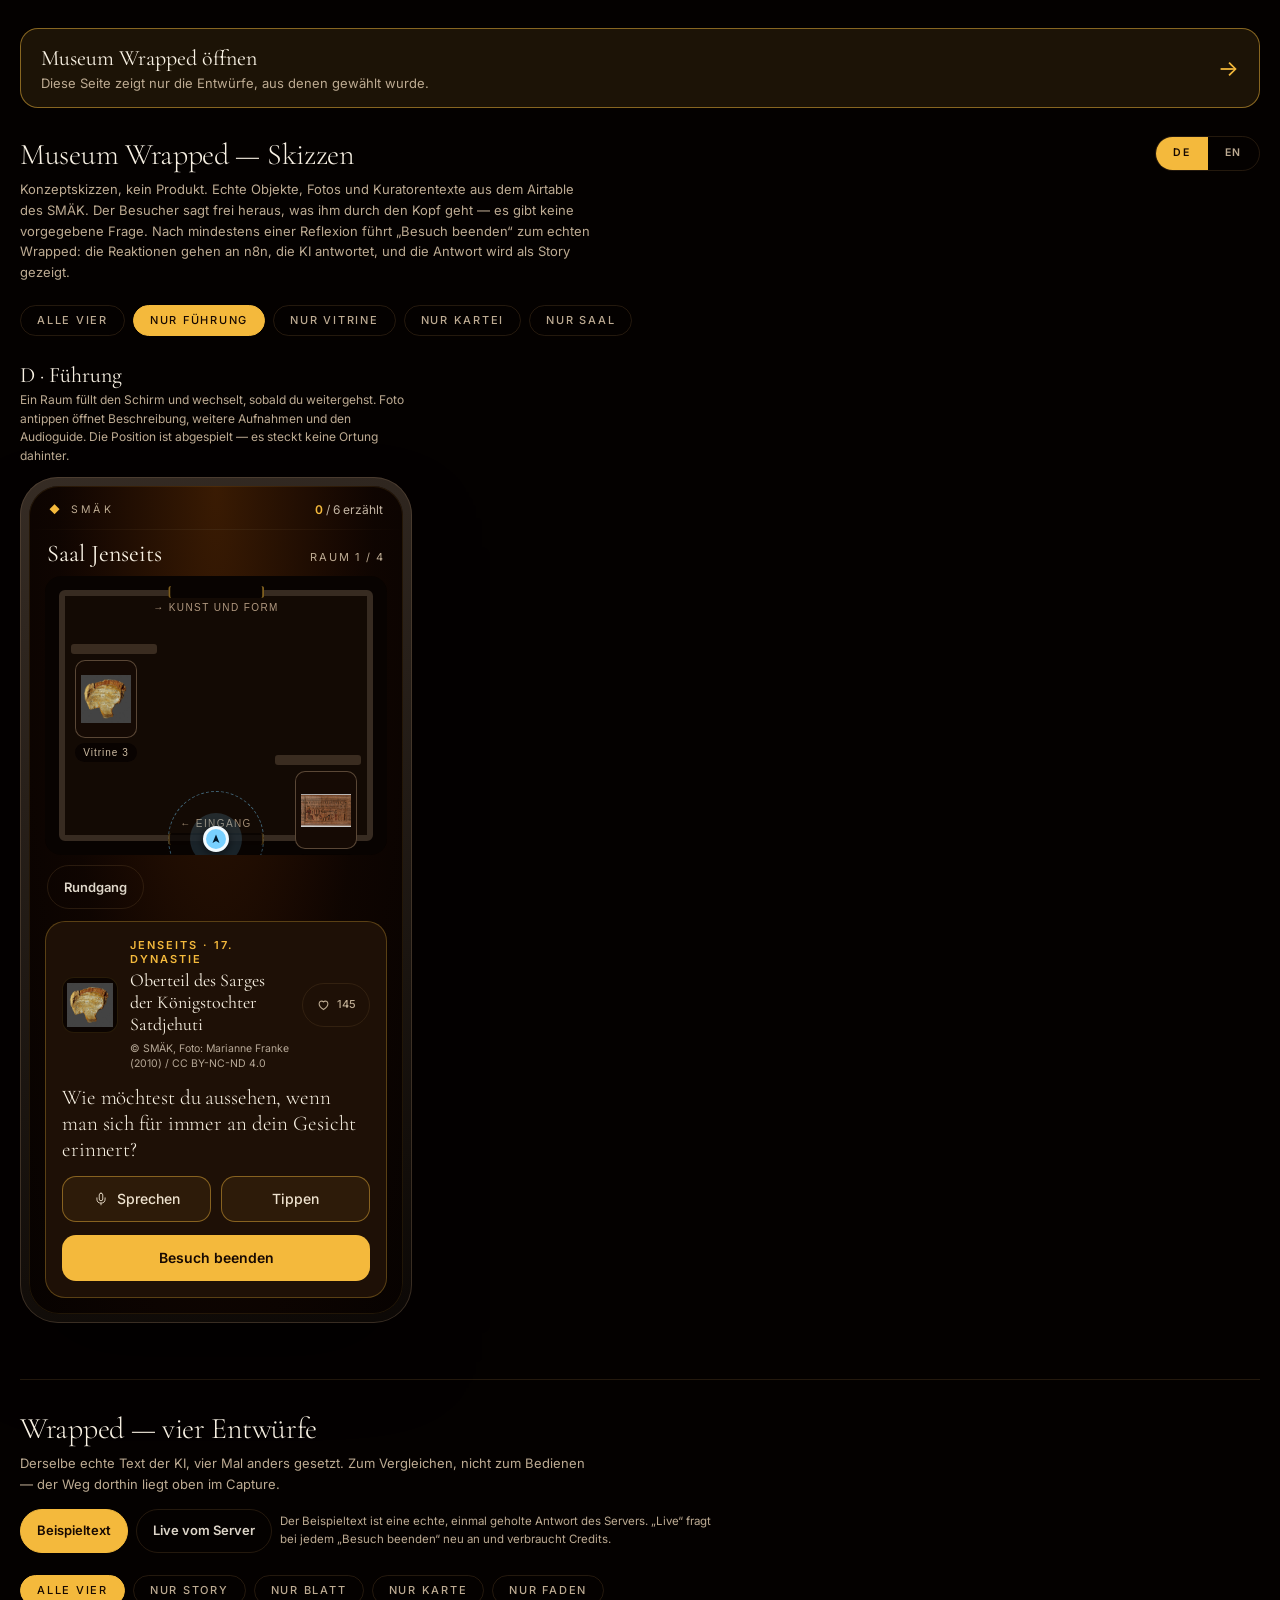
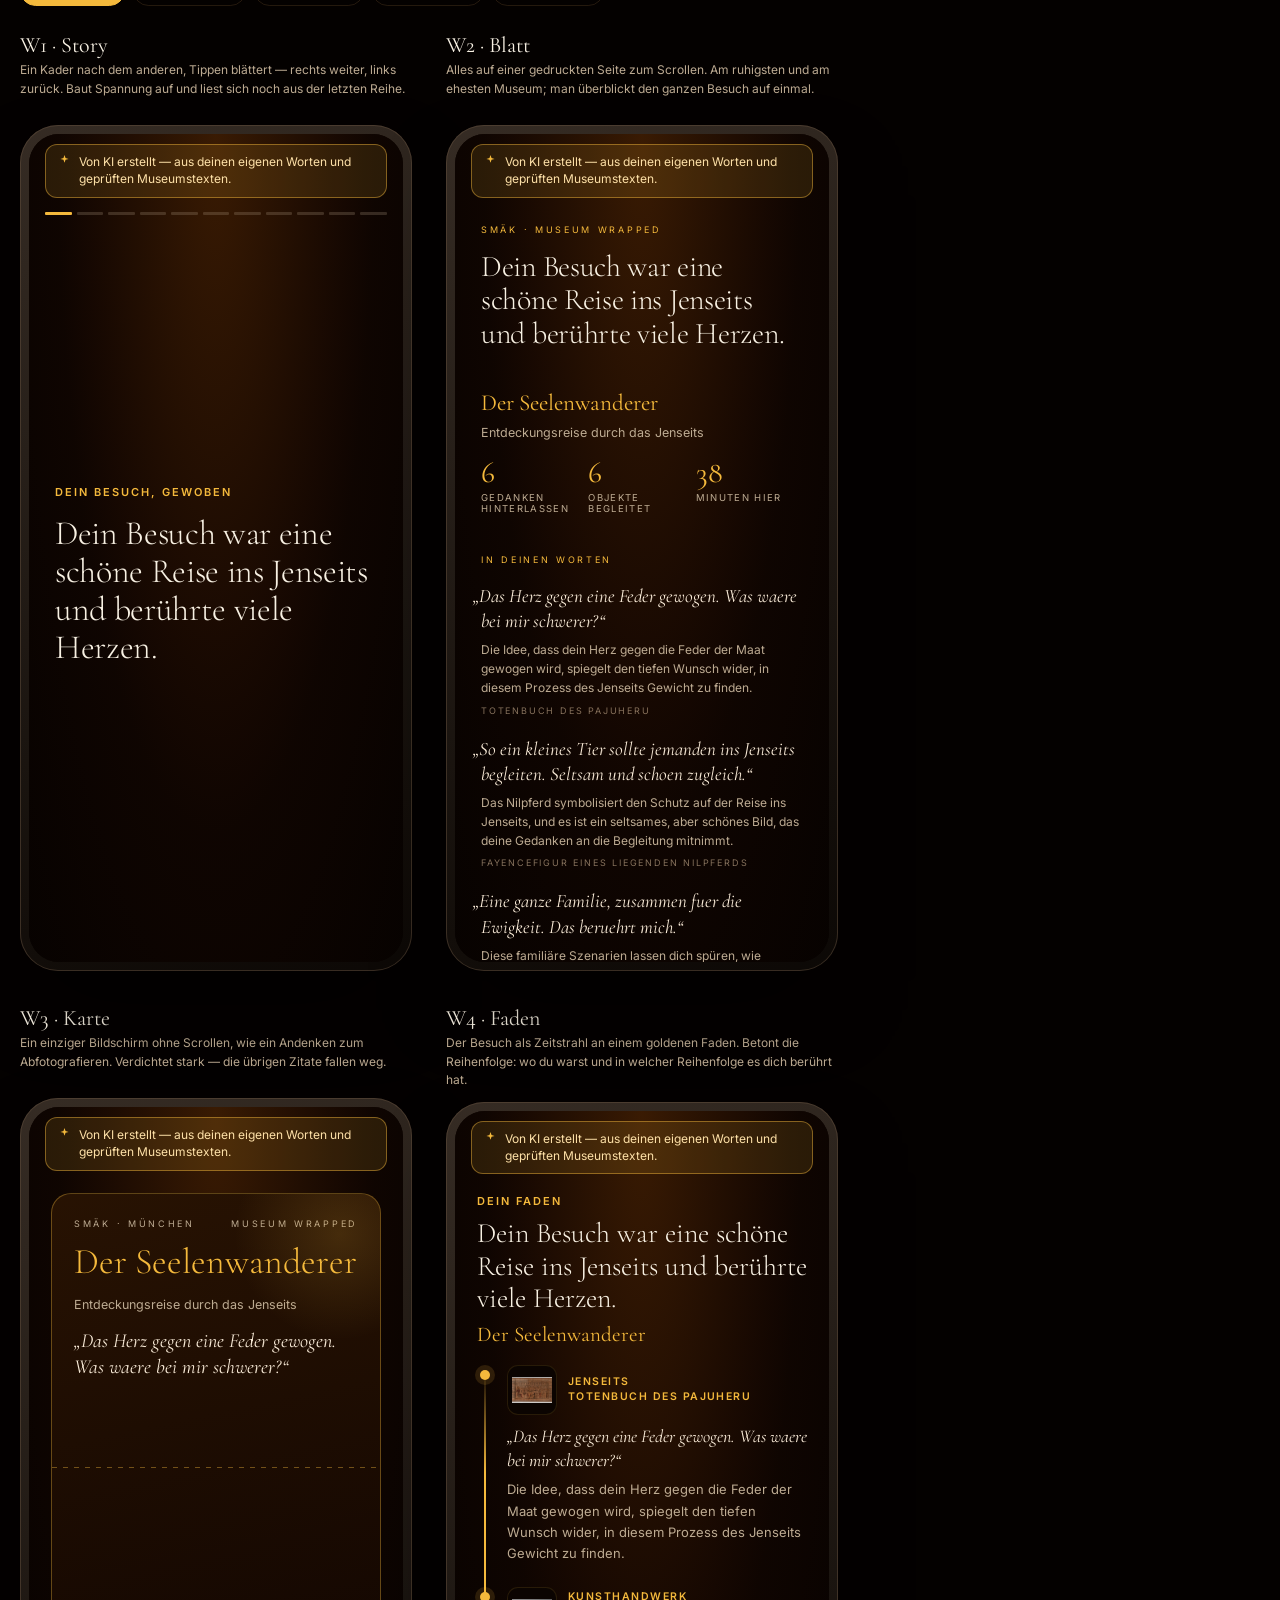
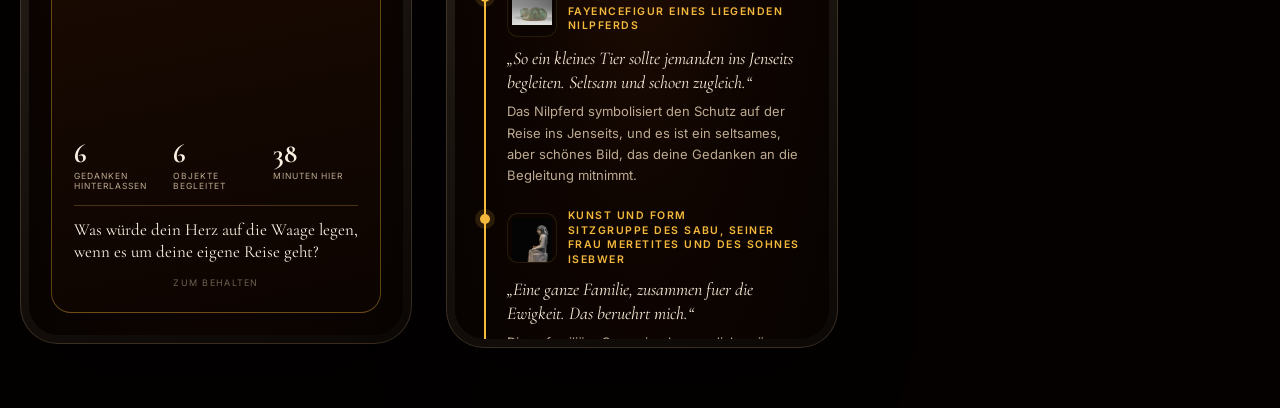
==== commit 977e6d02: "Der Code war unlesbar: die Formatangabe stand verkehrt herum Kein Scanner konnte die Codes lesen, au" ====
--- a/index.html
+++ b/index.html
@@ -7,7 +7,7 @@
 <link rel="preconnect" href="https://fonts.googleapis.com" />
 <link rel="preconnect" href="https://fonts.gstatic.com" crossorigin />
 <link href="https://fonts.googleapis.com/css2?family=Cormorant+Garamond:ital,wght@0,300;0,400;0,500;0,600;1,300;1,400&family=Inter:wght@400;500;600&display=swap" rel="stylesheet" />
-<link rel="stylesheet" href="assets/museum.css?v=3h3" />
+<link rel="stylesheet" href="assets/museum.css?v=3j1" />
 </head>
 <body>
 <div class="lab">
@@ -39,7 +39,7 @@
   </section>
 </div>
 
-<script src="assets/qr.js?v=3h3"></script>
-<script src="assets/museum.js?v=3h3"></script>
+<script src="assets/qr.js?v=3j1"></script>
+<script src="assets/museum.js?v=3j1"></script>
 </body>
 </html>
--- a/assets/museum.css
+++ b/assets/museum.css
@@ -1005,7 +1005,18 @@
 .keepopt:hover{border-color:oklch(0.82 0.15 82/.45)}
 .keepopt.on{border-color:var(--gold);background:oklch(0.82 0.15 82/.09)}
 .keepopt.on b{color:var(--gold)}
-.codefeld{display:grid;place-items:center;padding:6px;border-radius:20px;
+/* Die Karte um den Code herum darf gestaltet sein — der Code selbst nicht:
+   dunkel auf hell, ohne Verlauf, mit ruhigem Rand. Daran haengt, ob eine
+   Kamera ihn ueberhaupt findet. */
+.codekarte{background:#f7f2e7;border-radius:24px;padding:14px 14px 12px;
+  box-shadow:0 20px 44px -22px oklch(0 0 0/.85);
+  border:1px solid oklch(0.72 0.09 82/.4)}
+.codekopf{display:flex;align-items:center;gap:6px;font:600 11px/1 var(--body);
+  letter-spacing:.20em;color:#a8791a;padding:2px 4px 10px}
+.codekopf i{font-style:normal;font-size:9px}
+.codefuss{text-align:center;font:500 10px/1 var(--body);letter-spacing:.16em;
+  text-transform:uppercase;color:oklch(0.45 0.03 60);padding-top:10px}
+.codefeld{display:grid;place-items:center;border-radius:14px;
   background:#f7f2e7;min-height:180px}
 /* So gross wie das Blatt es zulaesst: jedes Kaestchen mehr ist eines,
    das die Kamera des Gegenuebers noch trennen kann. */
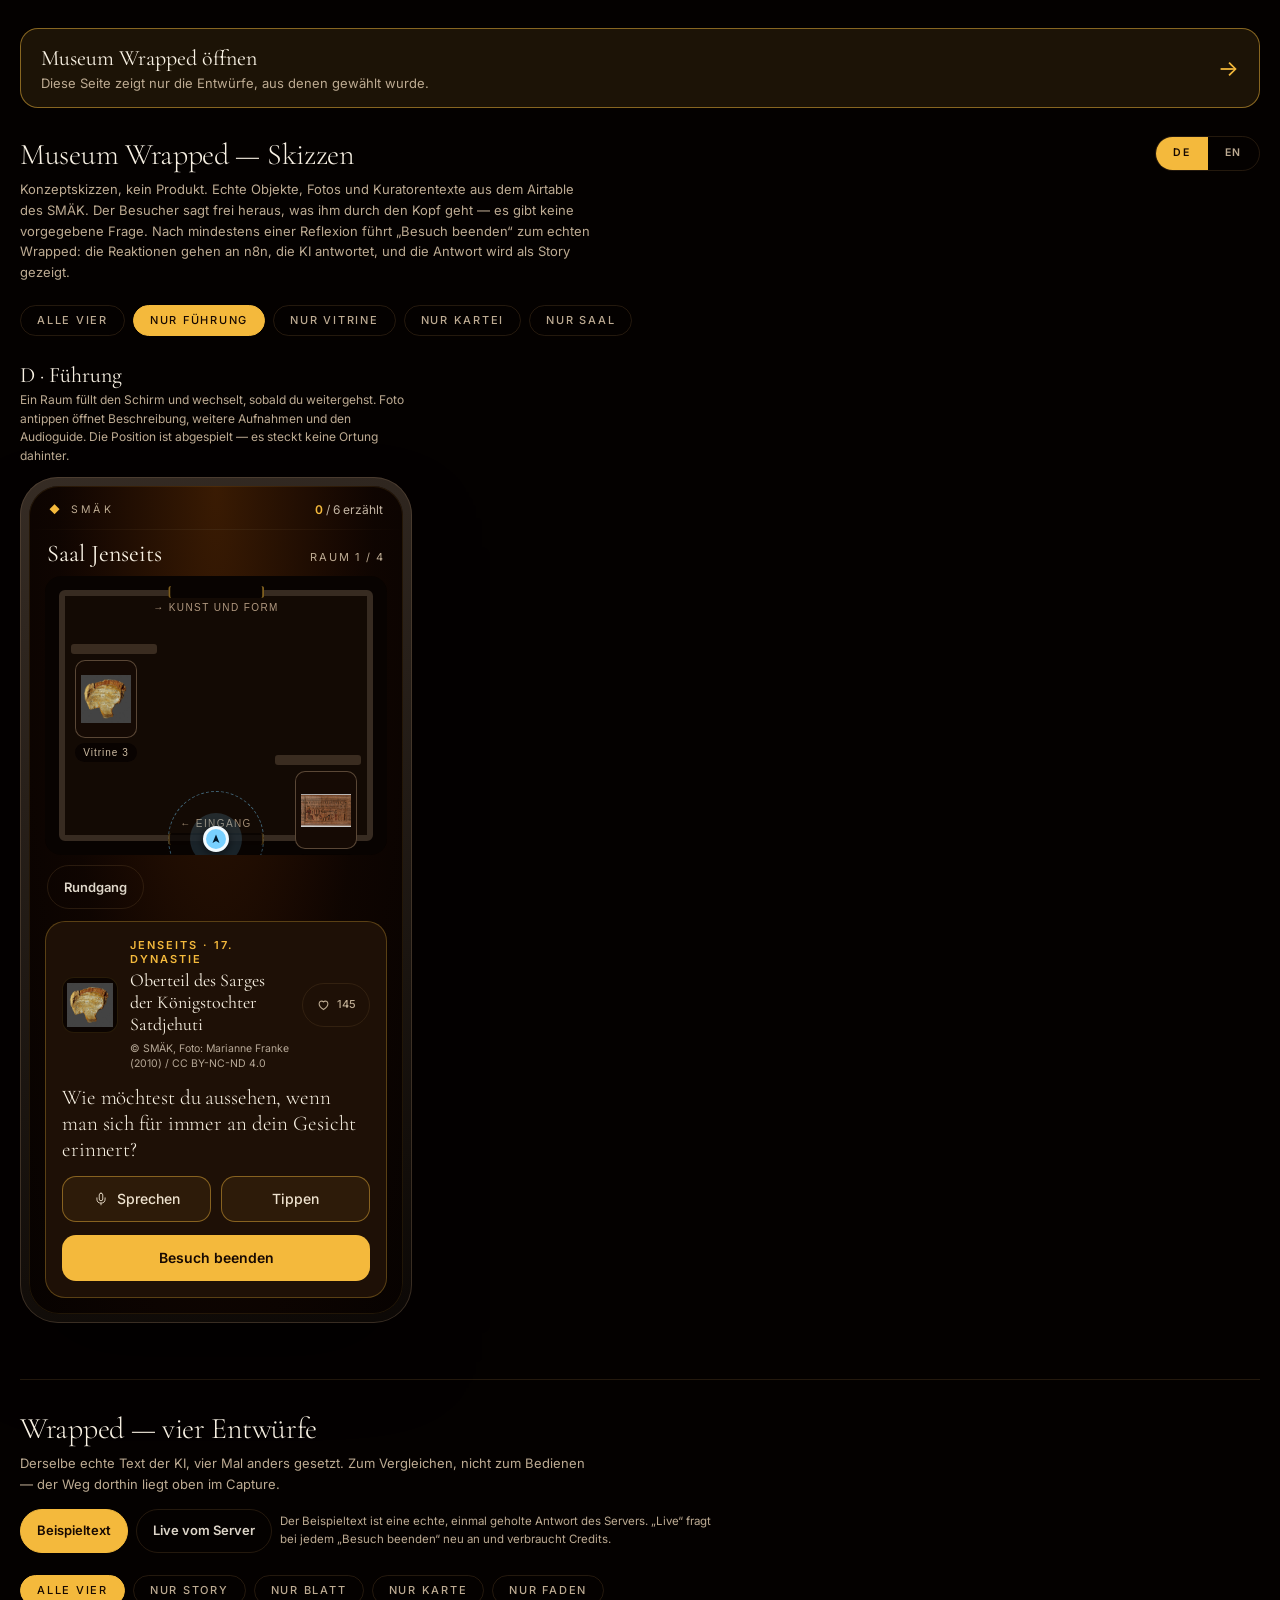
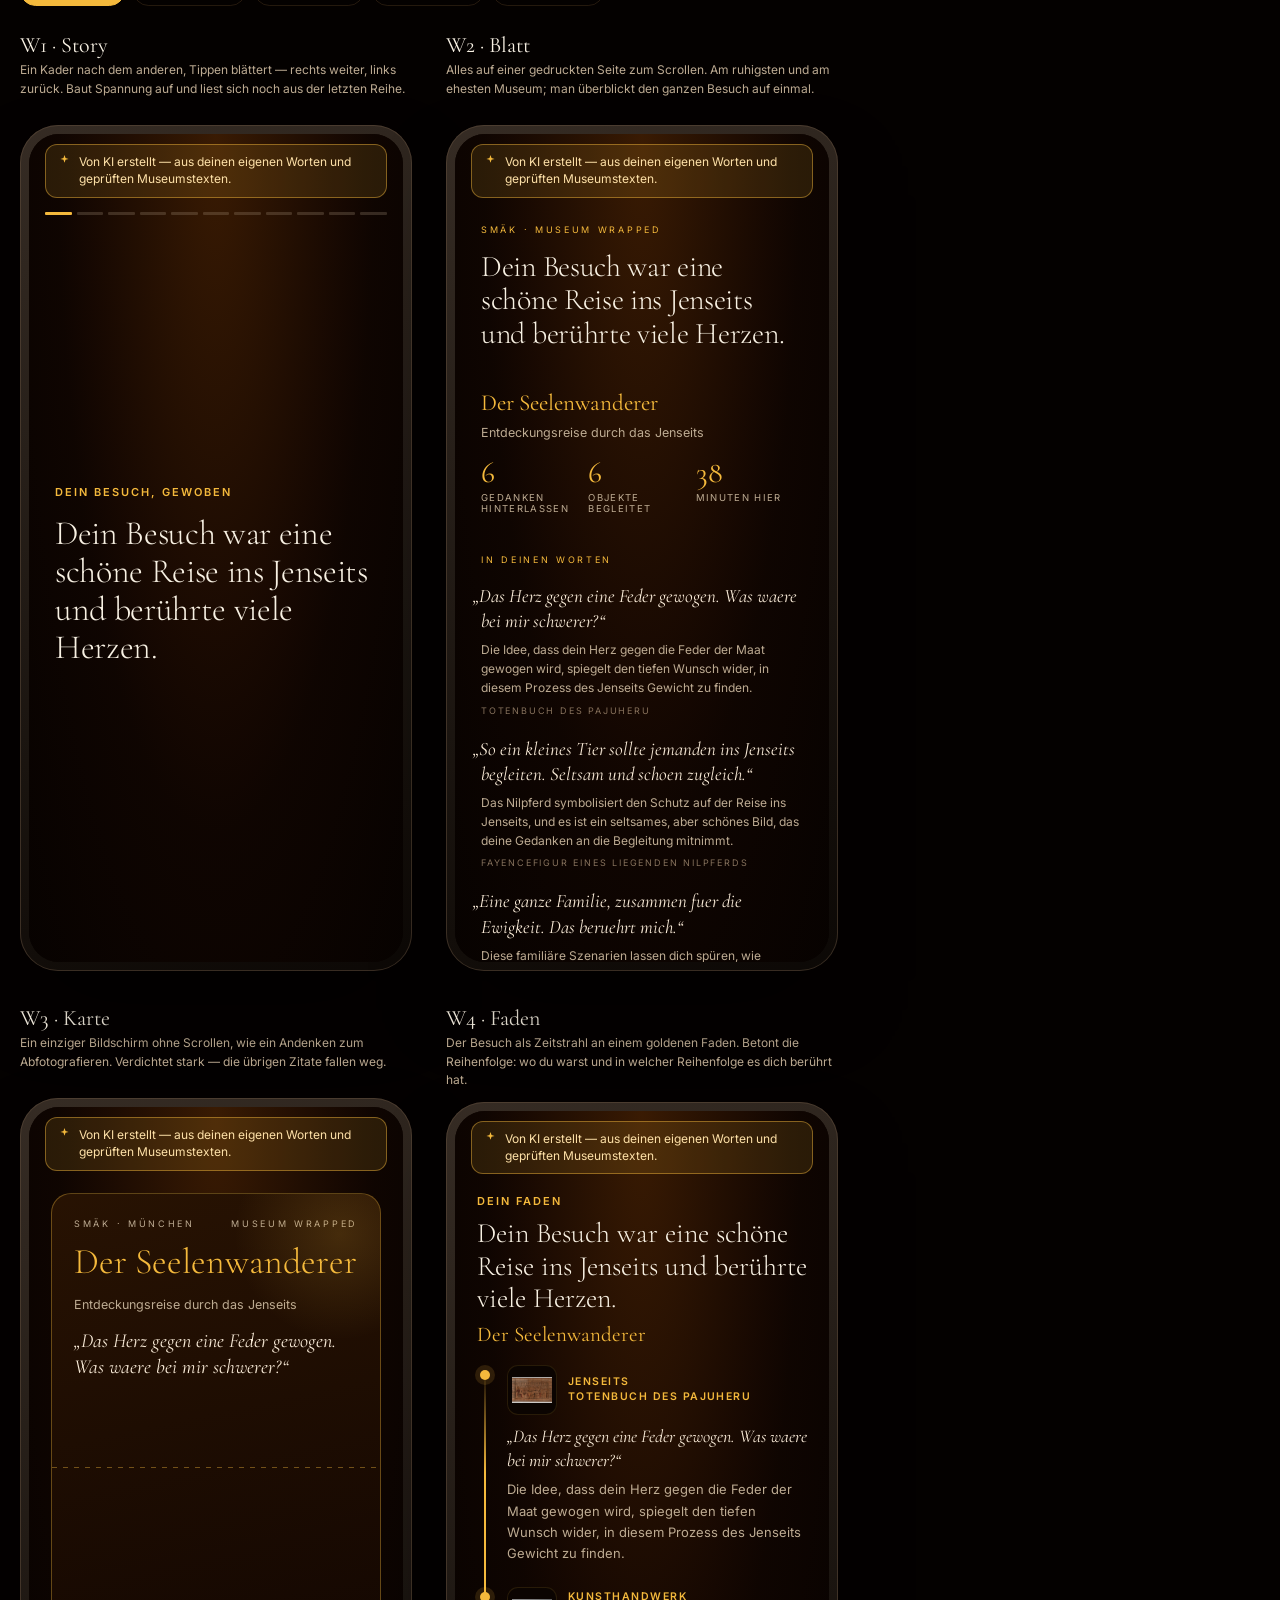
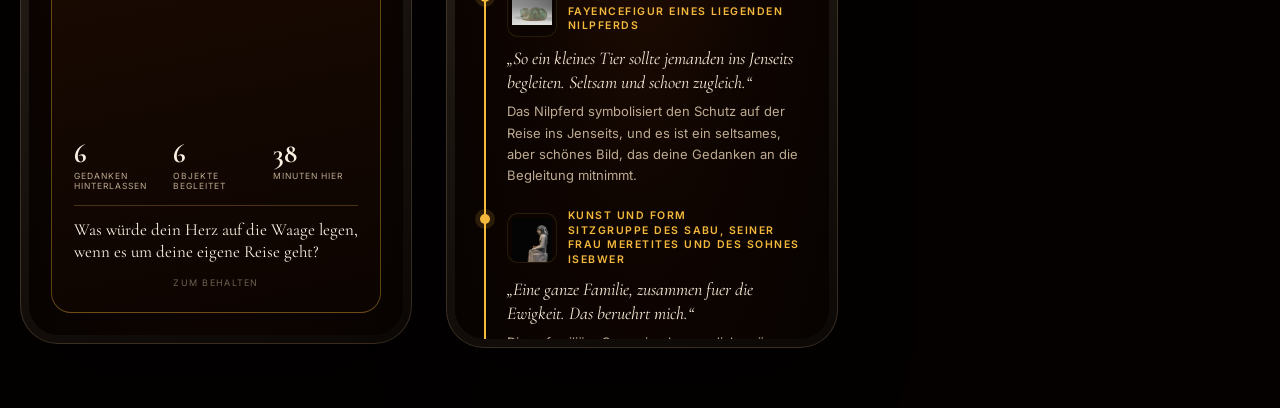
==== commit 91bf1f53: "Der Rahmen am Rechner wird kleiner und bekommt Luft 820 Bildpunkte breit war ein Fenster im Fenster," ====
--- a/index.html
+++ b/index.html
@@ -7,7 +7,7 @@
 <link rel="preconnect" href="https://fonts.googleapis.com" />
 <link rel="preconnect" href="https://fonts.gstatic.com" crossorigin />
 <link href="https://fonts.googleapis.com/css2?family=Cormorant+Garamond:ital,wght@0,300;0,400;0,500;0,600;1,300;1,400&family=Inter:wght@400;500;600&display=swap" rel="stylesheet" />
-<link rel="stylesheet" href="assets/museum.css?v=3j1" />
+<link rel="stylesheet" href="assets/museum.css?v=3k2" />
 </head>
 <body>
 <div class="lab">
@@ -39,7 +39,7 @@
   </section>
 </div>
 
-<script src="assets/qr.js?v=3j1"></script>
-<script src="assets/museum.js?v=3j1"></script>
+<script src="assets/qr.js?v=3k2"></script>
+<script src="assets/museum.js?v=3k2"></script>
 </body>
 </html>
--- a/assets/museum.css
+++ b/assets/museum.css
@@ -900,8 +900,12 @@
 @media (min-width:900px){
   body.app{padding:0;display:grid;place-items:center;overflow:auto;
     background:radial-gradient(ellipse at top,oklch(0.16 0.03 55) 0%,oklch(0.08 0.015 55) 70%)}
-  body.app .screen{position:relative;inset:auto;margin:26px auto;
-    width:min(820px, 92vw);height:min(1120px, calc(100vh - 52px));
+  /* Ein Geraet auf einer Buehne, kein Fenster im Fenster: schmaler als
+     zuvor und mit Luft oben und unten. Die Hoehe bleibt grosszuegig — die
+     uebrigen Regeln haengen an der Fensterhoehe, nicht an der Rahmenhoehe,
+     ein zu kurzer Rahmen wuerde den Inhalt also abschneiden. */
+  body.app .screen{position:relative;inset:auto;margin:auto;
+    width:min(560px, 50vh);height:min(1040px, calc(100vh - 72px));
     border-radius:34px;padding:0;
     box-shadow:0 50px 110px -30px oklch(0 0 0/.9), 0 0 0 10px oklch(0.22 0.015 60),
       0 0 0 11px oklch(0.42 0.02 62/.6)}
